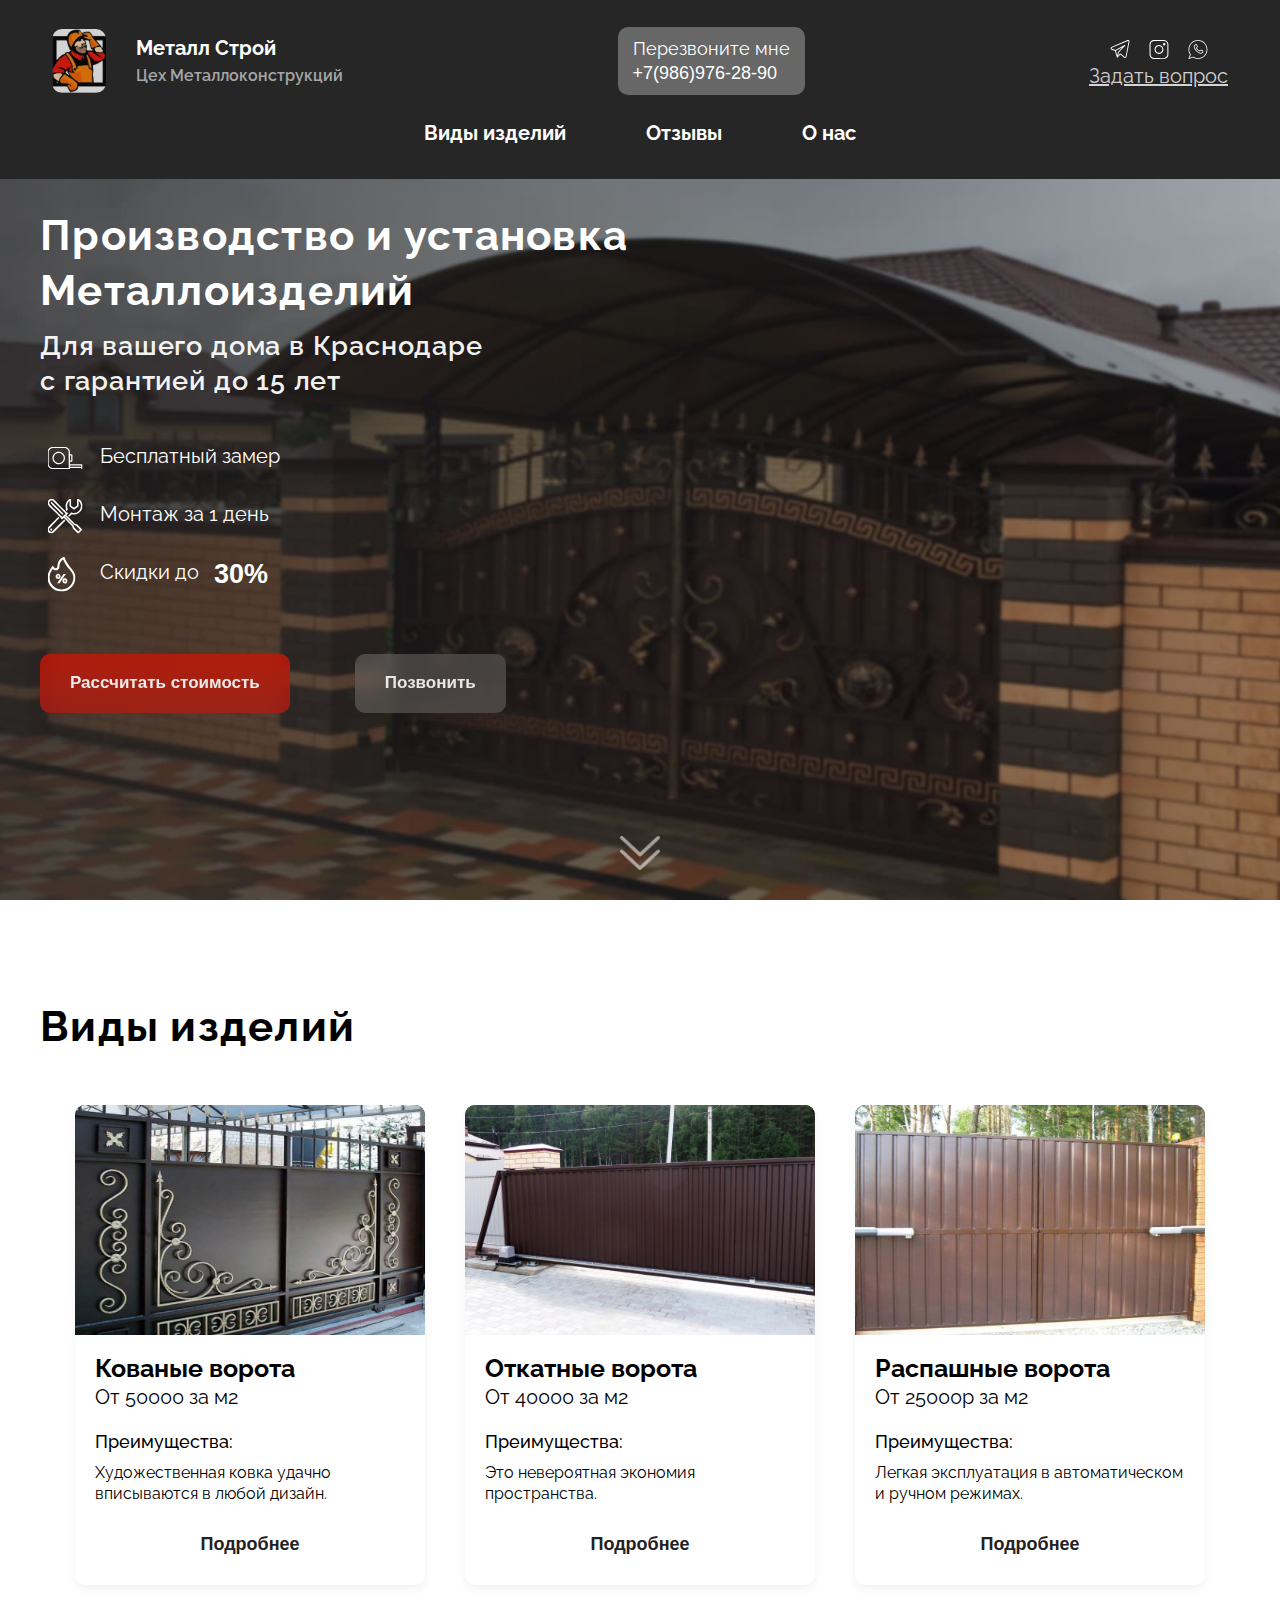
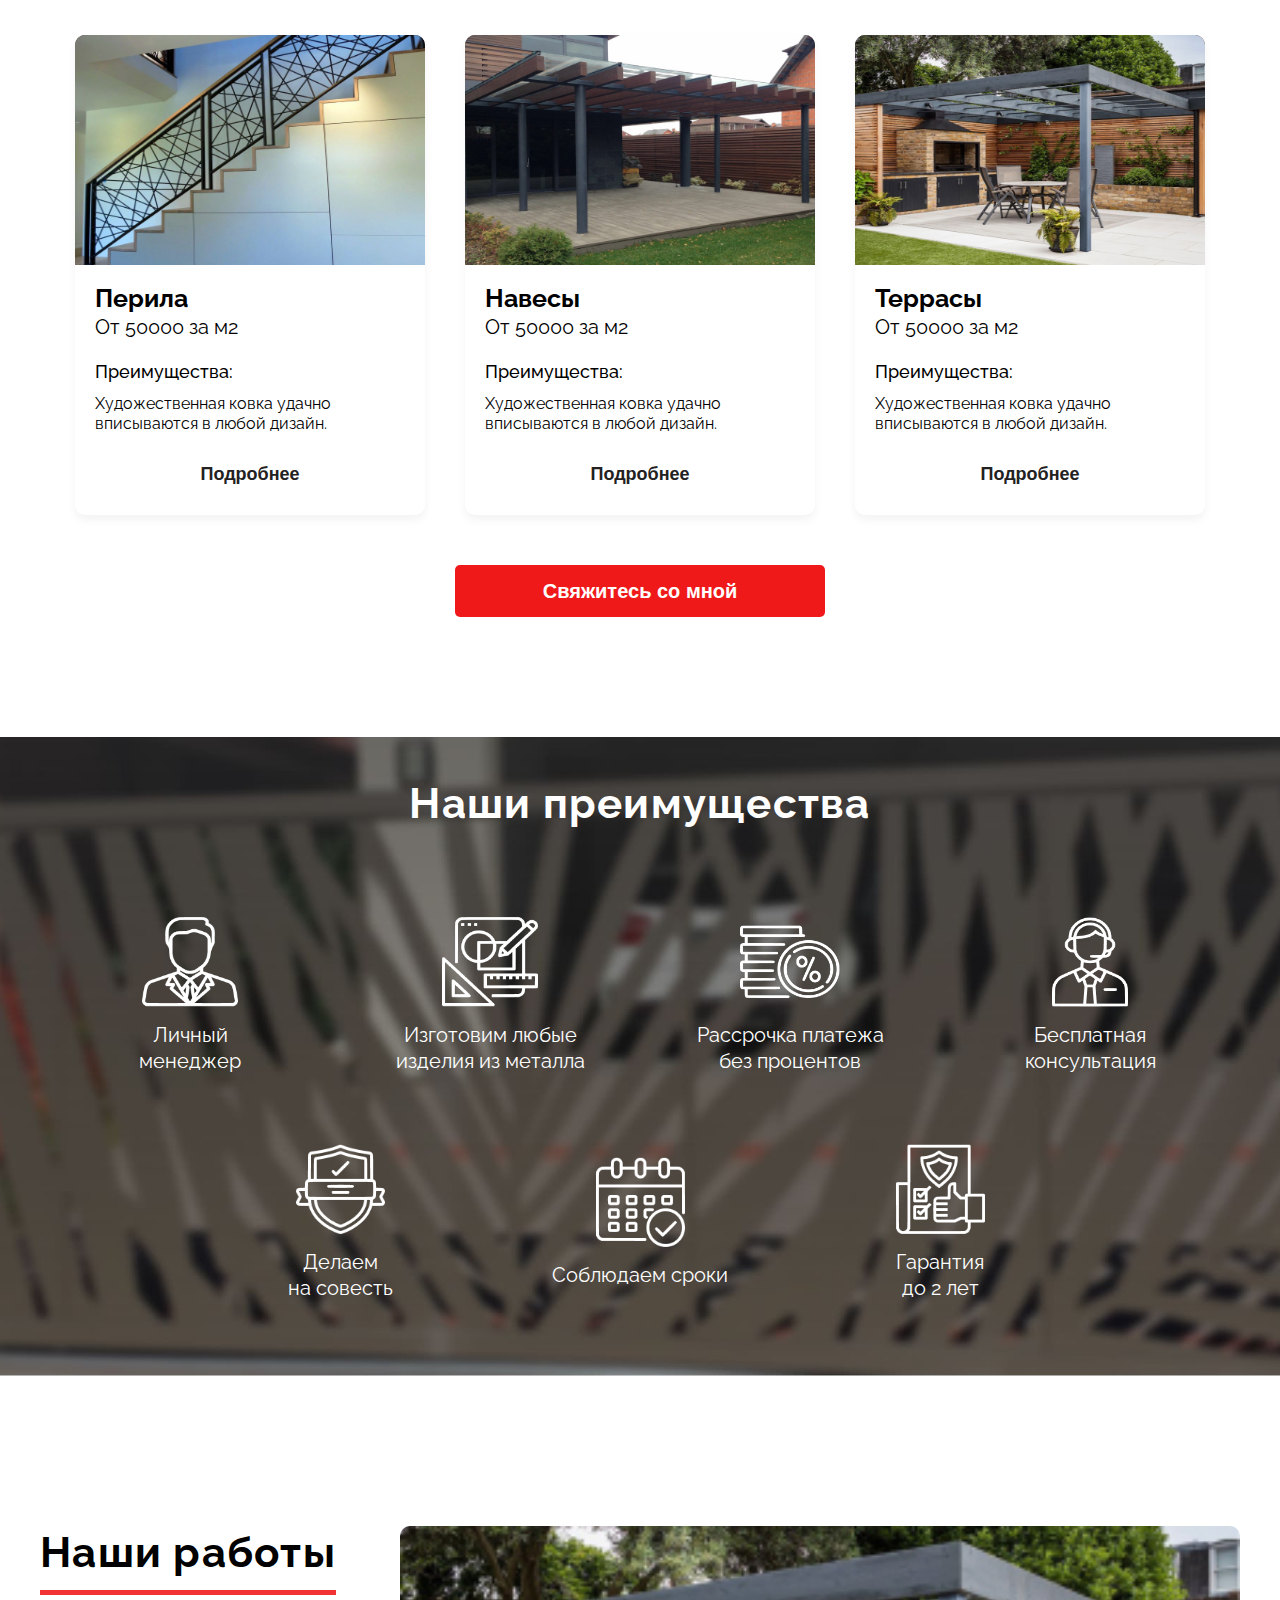
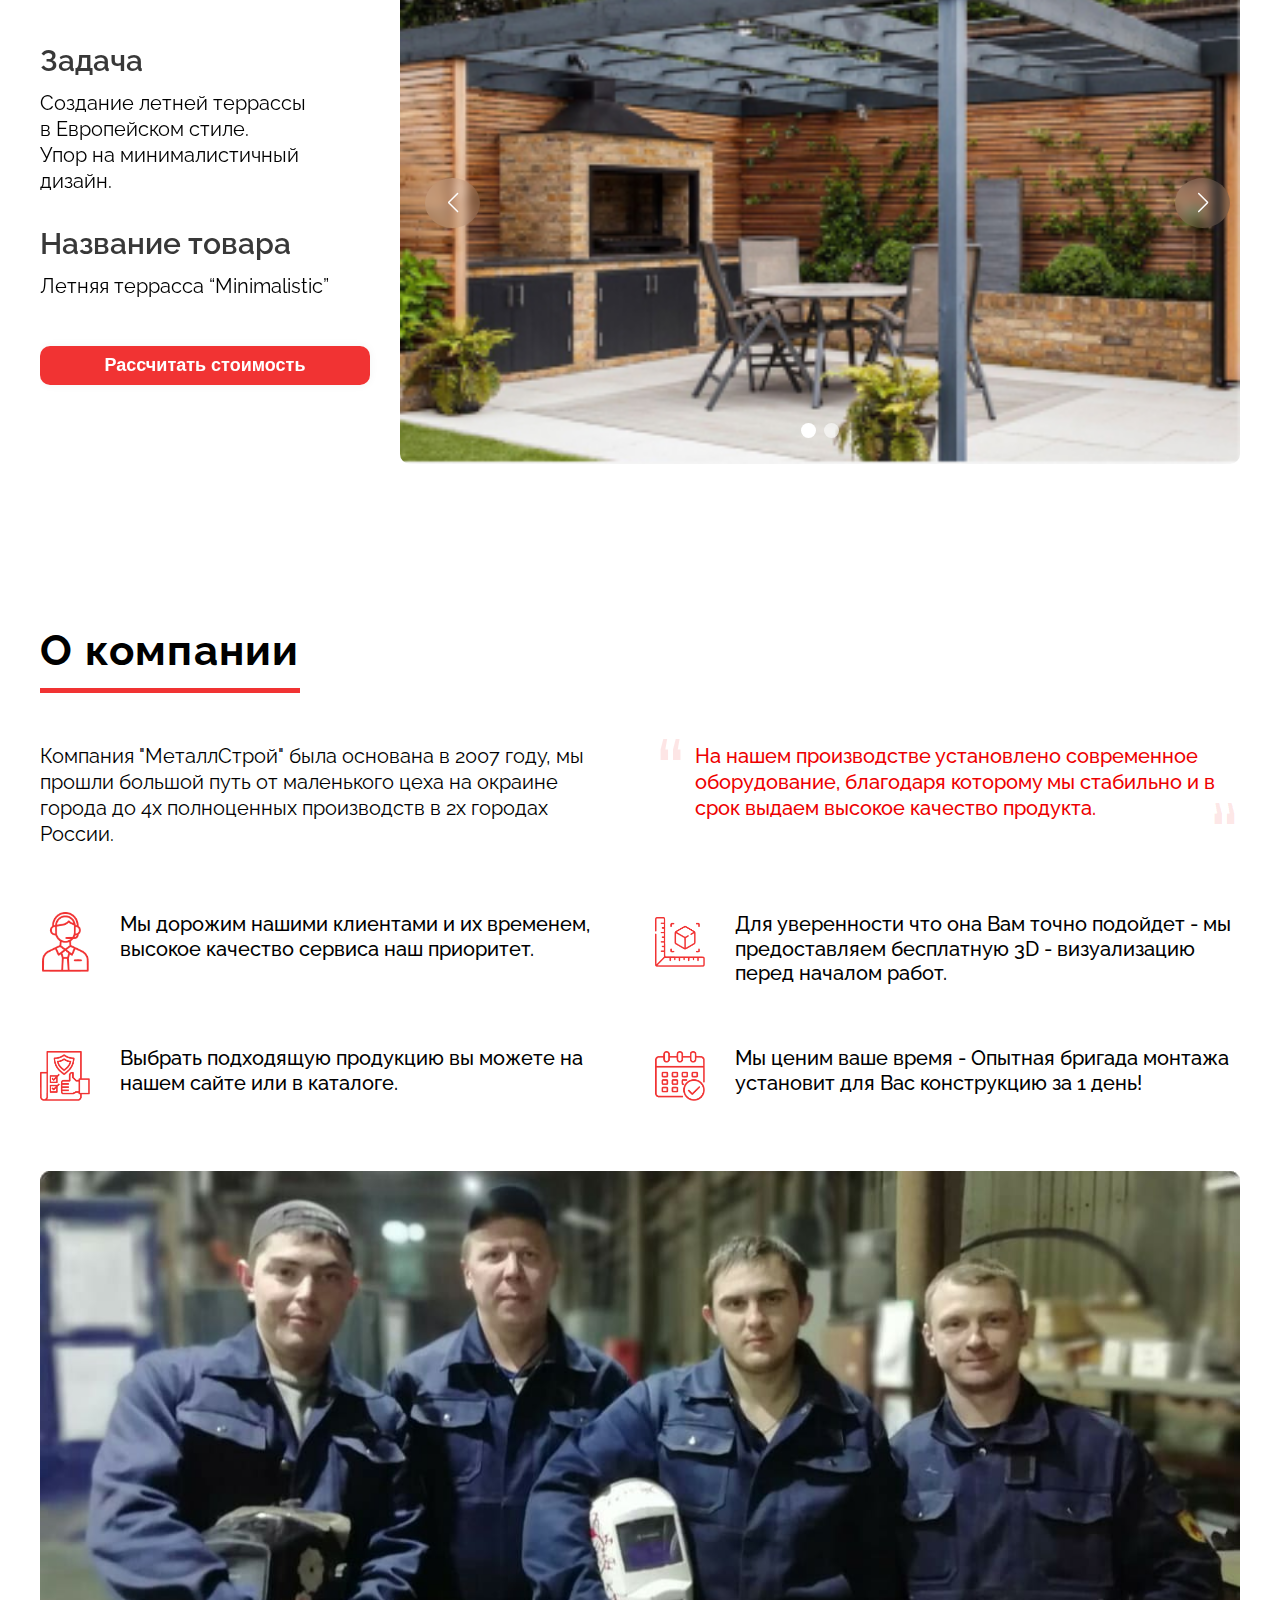
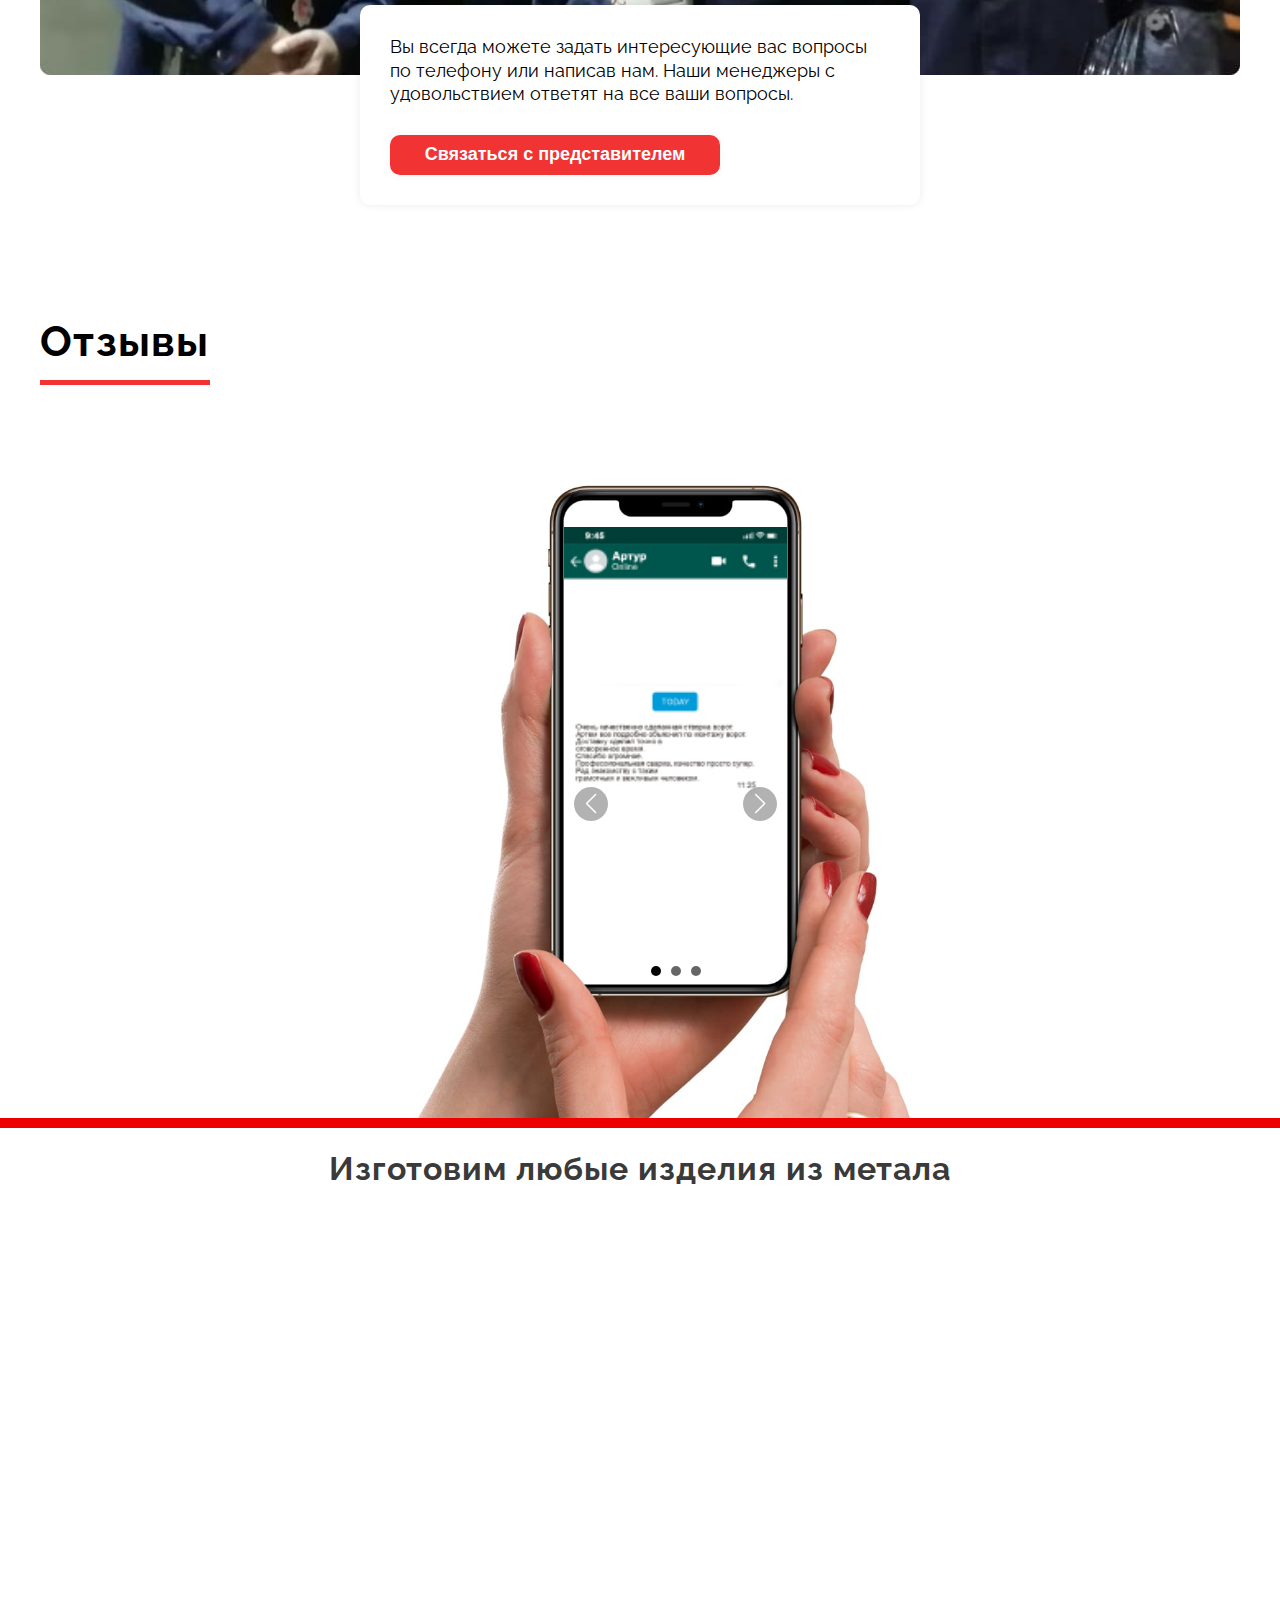
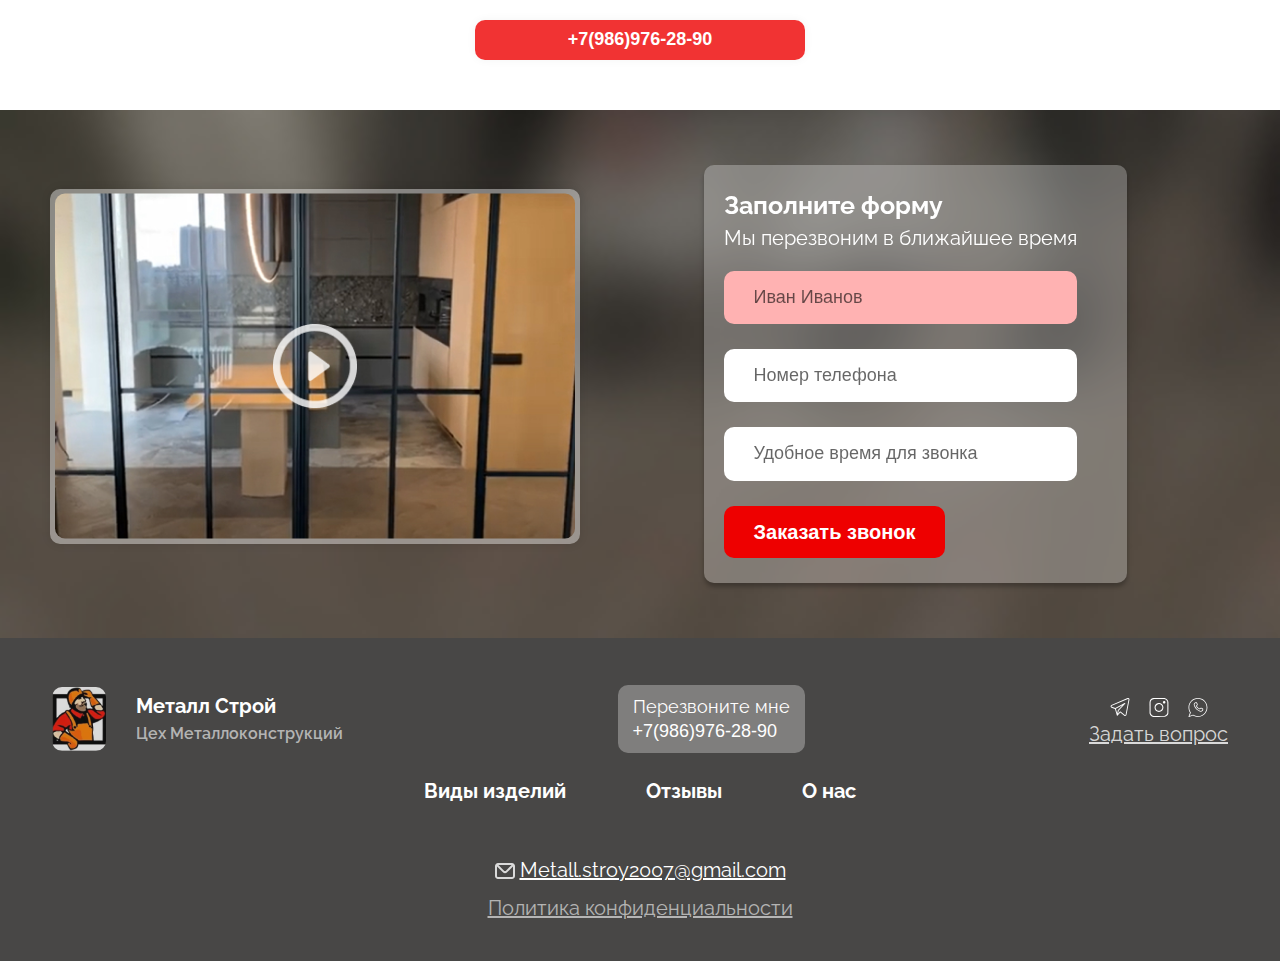
==== index.html @ 473aecd0 "metallStroy responsive layout" ====
<!DOCTYPE html>
<html lang="ru">

<head>
    <meta charset="UTF-8">
    <meta http-equiv="X-UA-Compatible" content="IE=edge">
    <meta name="viewport" content="width=device-width, initial-scale=1.0">
    <title>Металл Строй | Цех Металлоконструкций </title>
    <link rel="preconnect" href="https://fonts.googleapis.com">
    <link rel="preconnect" href="https://fonts.gstatic.com" crossorigin>
    <link href="https://fonts.googleapis.com/css2?family=Raleway:wght@400;500;600;700&display=swap" rel="stylesheet">
    <link rel="stylesheet" href="styles/app.css">
    <link rel="stylesheet" href="styles/swiper-bundle.min.css">
    <link rel="stylesheet" href="styles/slider.css">
    <link rel="stylesheet" href="styles/mobile.css" media="screen and (min-width:476px)">
    <link rel="stylesheet" href="styles/tablet.css" media="screen and (min-width:768px)">
    <link rel="stylesheet" href="styles/large.css" media="screen and (min-width:1300px)">
</head>

<body>
    <header class="header">
        <div class="nav-wr">
            <a href="/" class="logo">
                <img src="pics/logo.png" alt="Металл Строй">
                <p class="descr">
                    <span>Металл Строй</span>
                    <small>Цех Металлоконструкций </small>
                </p>
            </a>
            <div class="social">
                <div class="social__box">
                    <a href="/" class="social__link social__link--tg">Telegram</a>
                    <a href="/" class="social__link social__link--insta">Instagram</a>
                    <a href="/" class="social__link social__link--wa">WhatsApp</a>
                </div>
                <a class="social__ques open-popup" data-popup="popup__connect">Задать вопрос</a>
            </div>
            <div class="call">
                <a class="call_back open-popup" data-popup="popup__call"> Перезвоните мне</a>
                <a href="tel:79869762890" class="call__tel">+7(986)976-28-90</a>
            </div>
            <button class="header__burger burger">
                menu
                <img src="pics/other/burger.png" alt="menu">
            </button>
            <nav class="header__nav nav">
                <ul class="nav__menu">
                    <li class="nav__item--has-children">
                        <a>Виды изделий</a>
                        <ul class="nav__submenu">
                            <li><a href="">Кованые ворота</a></li>
                            <li><a href="">Перила</a></li>
                            <li><a href="">Откатные ворота</a></li>
                            <li><a href="">Навесы</a></li>
                            <li><a href="">Распашные ворота</a></li>
                            <li><a href="">Беседки и террасы</a></li>
                        </ul>
                    </li>
                    <li><a href="#reviews">Отзывы</a></li>
                    <li><a href="#about">О нас</a></li>
                </ul>

            </nav>
        </div>

    </header>
    <main>
        <!-- INTRO -->
        <section class="intro">
            <div class="container">
                <h1 class="main-title">
                    Производство и установка <br> Металлоизделий
                </h1>
                <p class="intro__desc">Для вашего дома в Краснодаре <br> c гарантией до 15 лет </p>
                <ul class="intro__list">
                    <li class="intro__item">Бесплатный замер</li>
                    <li class="intro__item">Монтаж за 1 день</li>
                    <li class="intro__item">Скидки до <span class="bigger">30%</span></li>
                </ul>
                <div class="intro__btns">
                    <button class="intro__btn btn grad-btn open-popup" data-popup="popup__cost">Рассчитать стоимость</button>
                    <button class="intro__btn btn grad-btn grad-btn--grey open-popup" data-popup="popup__call">Позвонить</button>
                </div>
            </div>
            <a href="#kinds" class="intro__down">
                down
                <img src="pics/other/down.png" alt="scroll">
            </a>
        </section>
        <!-- INTRO -->
        <!-- KINDS -->
        <section class="kind" id="kinds">
            <div class="container">
                <h2>Виды изделий</h2>
                <div class="kind__list">
                    <div class="kind__item">
                        <div class="kind__img">
                            <img src="pics/thumb/kovanye.jpg" alt="Кованые ворота">
                        </div>
                        <div class="kind__item-body">
                            <h3 class="kind__title">
                                Кованые ворота
                                <br> <span class="light"> От 50000 за м2 </span>
                            </h3>

                            <div class="kind__adv">
                                <span>Преимущества: </span>
                                <p class="kind__desc">Художественная ковка удачно <br> вписываются в любой дизайн.</p>
                            </div>
                            <button class="kind__btn btn btn--small btn--white">Подробнее</button>
                        </div>
                    </div>
                    <div class="kind__item">
                        <div class="kind__img">
                            <img src="pics/thumb/otkatnye.jpg" alt="Откатные ворота">
                        </div>
                        <div class="kind__item-body">
                            <h3 class="kind__title">
                                Откатные ворота

                                <br> <span class="light"> От 40000 за м2 </span>
                            </h3>

                            <div class="kind__adv">
                                <span>Преимущества: </span>
                                <p class="kind__desc">Это невероятная экономия <br> пространства.</p>
                            </div>
                            <button class="kind__btn btn btn--small btn--white">Подробнее</button>
                        </div>
                    </div>
                    <div class="kind__item">
                        <div class="kind__img">
                            <img src="pics/thumb/raspashnye.jpg" alt="Распашные ворота">
                        </div>
                        <div class="kind__item-body">
                            <h3 class="kind__title">
                                Распашные ворота

                                <br> <span class="light">  От 25000р за м2 </span>
                            </h3>

                            <div class="kind__adv">
                                <span>Преимущества: </span>
                                <p class="kind__desc">Легкая эксплуатация в автоматическом <br> и ручном режимах.</p>
                            </div>
                            <button class="kind__btn btn btn--small btn--white">Подробнее</button>
                        </div>
                    </div>
                    <div class="kind__item">
                        <div class="kind__img">
                            <img src="pics/thumb/perila.jpg" alt="Перила">
                        </div>
                        <div class="kind__item-body">
                            <h3 class="kind__title">
                                Перила
                                <br> <span class="light"> От 50000 за м2 </span>
                            </h3>

                            <div class="kind__adv">
                                <span>Преимущества: </span>
                                <p class="kind__desc">Художественная ковка удачно <br> вписываются в любой дизайн.</p>
                            </div>
                            <button class="kind__btn btn btn--small btn--white">Подробнее</button>
                        </div>
                    </div>
                    <div class="kind__item">
                        <div class="kind__img">
                            <img src="pics/thumb/navesy.jpg" alt="Навесы">
                        </div>
                        <div class="kind__item-body">
                            <h3 class="kind__title">
                                Навесы
                                <br> <span class="light"> От 50000 за м2 </span>
                            </h3>

                            <div class="kind__adv">
                                <span>Преимущества: </span>
                                <p class="kind__desc">Художественная ковка удачно <br> вписываются в любой дизайн.</p>
                            </div>
                            <button class="kind__btn btn btn--small btn--white">Подробнее</button>
                        </div>
                    </div>
                    <div class="kind__item">
                        <div class="kind__img">
                            <img src="pics/thumb/besedka.jpg" alt="Террасы">
                        </div>
                        <div class="kind__item-body">
                            <h3 class="kind__title">
                                Террасы
                                <br> <span class="light"> От 50000 за м2 </span>
                            </h3>

                            <div class="kind__adv">
                                <span>Преимущества: </span>
                                <p class="kind__desc">Художественная ковка удачно <br> вписываются в любой дизайн.</p>
                            </div>
                            <button class="kind__btn btn btn--small btn--white">Подробнее</button>
                        </div>
                    </div>
                </div>
                <button class="kind__contact btn btn--norm open-popup" data-popup="popup__call">Свяжитесь со мной</button>
            </div>
        </section>
        <!-- KINDS -->
        <!-- ADVANTAGES -->
        <section class="adv">
            <div class="container">
                <h2 class="adv__title title--white">Наши преимущества</h2>
                <ul class="adv__list">
                    <li class="adv__item">Личный <br> менеджер</li>
                    <li class="adv__item">Изготовим любые <br> изделия из металла</li>
                    <li class="adv__item">Делаем <br> на совесть</li>
                    <li class="adv__item">Рассрочка платежа <br> без процентов</li>
                    <li class="adv__item">Соблюдаем сроки</li>
                    <li class="adv__item">Гарантия <br> до 2 лет</li>
                    <li class="adv__item">Бесплатная <br> консультация</li>
                </ul>
            </div>
        </section>
        <!-- ADVANTAGES -->
        <!-- WORKS -->
        <section class="work">
            <div class="container">
                <h2 class="work__title title--bordered">Наши работы</h2>
                <!-- Slider main container -->
                <div class="swiper work__list work__slider">
                    <!-- Additional required wrapper -->
                    <div class="swiper-wrapper">
                        <!-- Slides -->
                        <div class="swiper-slide work__item">
                            <div class="work__task">
                                <div class="work__subtitle">Задача</div>
                                <p class="work__text">Создание летней террассы <br> в Европейском стиле. <br> Упор на минималистичный дизайн.</p>

                                <div class="work__subtitle">Название товара</div>
                                <p class="work__text">Летняя террасса “Minimalistic”</p>
                            </div>
                            <div class="work__img">
                                <img src="pics/works/work-1.jpg" alt="Летняя террасса “Minimalistic”">
                            </div>

                            <button class="work_calc btn btn--small  open-popup" data-popup="popup__cost">Рассчитать стоимость</button>
                        </div>

                        <div class="swiper-slide work__item">
                            <div class="work__task">
                                <div class="work__subtitle">Задача</div>
                                <p class="work__text">Создание летней террассы <br> в Европейском стиле. <br> Упор на минималистичный дизайн.</p>

                                <div class="work__subtitle">Название товара</div>
                                <p class="work__text">Летняя террасса “Minimalistic”</p>
                            </div>
                            <div class="work__img">
                                <img src="pics/works/work-1.jpg" alt="Летняя террасса “Minimalistic”">
                            </div>

                            <button class="work_calc btn btn--small  open-popup" data-popup="popup__cost">Рассчитать стоимость</button>
                        </div>
                    </div>
                    <!-- If we need pagination -->
                    <div class="swiper-pagination work__pag"></div>

                    <!-- If we need navigation buttons -->
                    <div class="swiper-button-prev work__prev"></div>
                    <div class="swiper-button-next work__next"></div>
                </div>
            </div>
        </section>
        <!-- WORKS -->
        <!-- ABOUT -->
        <section class="about" id="about">
            <div class="container">
                <h2 class="about__title title--bordered">О компании</h2>
                <div class="about__top">
                    <p class="about__desc">
                        Компания "МеталлСтрой" была основана в 2007 году, мы прошли большой путь от маленького цеха на окраине города до 4х полноценных производств в 2х городах России.
                    </p>
                    <q class="about__quot quot">
                        На нашем производстве установлено современное оборудование, благодаря которому мы стабильно и в срок выдаем высокое качество продукта.
                    </q>
                </div>

                <ul class="about_adv__list">
                    <li class="about_adv__item">Мы дорожим нашими клиентами и их временем, высокое качество сервиса наш приоритет.</li>
                    <li class="about_adv__item">Для уверенности что она Вам точно подойдет - мы предоставляем бесплатную 3D - визуализацию перед началом работ.
                    </li>
                    <li class="about_adv__item">Выбрать подходящую продукцию вы можете на нашем сайте или в каталоге.</li>
                    <li class="about_adv__item">Мы ценим ваше время - Опытная бригада монтажа установит для Вас конструкцию за 1 день!
                    </li>
                </ul>
                <div class="about__img">
                    <img src="pics/bg/about.jpg" alt="">
                </div>
                <div class="about__ques">
                    <p>Вы всегда можете задать интересующие вас вопросы по телефону или написав нам. Наши менеджеры с удовольствием ответят на все ваши вопросы.</p>
                    <button class="about__btn btn btn--small open-popup" data-popup="popup__connect">Связаться с представителем</button>
                </div>
            </div>
        </section>
        <!-- ABOUT -->
        <!-- REVIEWS -->
        <section class="review" id="reviews">
            <div class="container">
                <h2 class="review__title title--bordered">Отзывы</h2>
            </div>
            <div class="review__box">
                <!-- Slider main container -->
                <div class="swiper review__slider">
                    <!-- Additional required wrapper -->
                    <div class="swiper-wrapper">
                        <!-- Slides -->
                        <div class="swiper-slide review__item">
                            <img src="pics/reviews/review-1.jpg" alt="отзыв от Артура">
                        </div>
                        <div class="swiper-slide review__item">
                            <img src="pics/reviews/review-1.jpg" alt="отзыв от Артура">
                        </div>
                        <div class="swiper-slide review__item">
                            <img src="pics/reviews/review-1.jpg" alt="отзыв от Артура">
                        </div>
                    </div>
                    <!-- If we need pagination -->
                    <div class="swiper-pagination review__pag"></div>

                    <!-- If we need navigation buttons -->
                    <div class="swiper-button-prev review__prev"></div>
                    <div class="swiper-button-next review__next"></div>
                </div>
                <div class="review__cover">
                    <img src="pics/bg/review.jpg" alt="" class="review__cover-img">
                </div>
            </div>

        </section>
        <!-- REVIEWS -->
        <!-- MAP -->
        <section class="map">
            <div class="container">
                <h2 class="map__title">Изготовим любые изделия из метала
                </h2>
            </div>
            <div class="map-wr">
                <a href="tel:79869762890" class="map__tel btn btn--small">+7(986)976-28-90</a>
                <div id="map__cont" style="width: 100%; height: 500px"></div>

                <script src="http://api-maps.yandex.ru/2.1/?lang=ru_RU" type="text/javascript"></script>
                <script type="text/javascript">
                    ymaps.ready(init);

                    function init() {
                        var myMap = new ymaps.Map("map__cont", {
                            center: [45.035470, 38.975313],
                            zoom: 12,
                            controls: []
                        });

                        var myGeoObjects = [];
                        myGeoObjects = new ymaps.Placemark([45.035470, 38.975313], {
                            balloonContentBody: false,
                        }, {
                            iconLayout: 'default#image',
                            iconImageHref: 'pics/other/point.png',
                            iconImageSize: [42, 50],
                            iconImageOffset: [-25, -70]
                        });

                        var clusterer = new ymaps.Clusterer({
                            clusterDisableClickZoom: false,
                            clusterOpenBalloonOnClick: false,
                        });

                        clusterer.add(myGeoObjects);
                        myMap.geoObjects.add(clusterer);
                        myMap.behaviors.disable('scrollZoom');

                    }
                </script>
            </div>
        </section>
        <!-- MAP -->
        <!-- FEEDBACK -->
        <section class="feedback">
            <div class="container">
                <div class="feedback__inner">
                    <div class="feedback__video" data-src="8nsFqfpcVL4">
                        <div class="feedback__video-cover"></div>
                        <div class="feedback__video_play">
                            <img src="pics/other/play.png" alt="играть">
                        </div>
                    </div>
                    <form class="feedback__form form">
                        <h3 class="form__title">Заполните форму</h3>
                        <p class="form__subtitle">Мы перезвоним в ближайшее время</p>
                        <div class="form__input-box">
                            <div class="form__input-wr">
                                <input type="text" placeholder="Иван Иванов" class="error-input">
                            </div>
                            <div class="form__input-wr">
                                <input type="text" placeholder="Номер телефона">
                            </div>
                            <div class="form__input-wr">
                                <input type="text" placeholder="Удобное время для звонка">
                            </div>
                        </div>
                        <button type="submit" class="form__submit btn btn--red">Заказать звонок</button>
                    </form>
                </div>
            </div>
        </section>
        <!-- FEEDBACK -->
    </main>
    <footer class="footer">
        <div class="nav-wr">
            <a href="/" class="logo">
                <img src="pics/logo.png" alt="Металл Строй">
                <p class="descr">
                    <span>Металл Строй</span>
                    <small>Цех Металлоконструкций </small>
                </p>
            </a>
            <div class="social">
                <div class="social__box">
                    <a href="/" class="social__link social__link--tg">Telegram</a>
                    <a href="/" class="social__link social__link--insta">Instagram</a>
                    <a href="/" class="social__link social__link--wa">WhatsApp</a>
                </div>
                <a class="social__ques open-popup" data-popup="popup__connect">Задать вопрос</a>
            </div>
            <div class="call">
                <a class="call_back open-popup" data-popup="popup__call"> Перезвоните мне</a>
                <a href="tel:79869762890" class="call__tel">+7(986)976-28-90</a>
            </div>
            <button class="footer__burger burger">
                menu
                <img src="pics/other/burger.png" alt="menu">
            </button>
            <nav class="footer__nav nav">
                <ul class="nav__menu">
                    <li class="nav__item--has-children">
                        <a>Виды изделий</a>
                        <ul class="nav__submenu">
                            <li><a href="">Кованые ворота</a></li>
                            <li><a href="">Перила</a></li>
                            <li><a href="">Откатные ворота</a></li>
                            <li><a href="">Навесы</a></li>
                            <li><a href="">Распашные ворота</a></li>
                            <li><a href="">Беседки и террасы</a></li>
                        </ul>
                    </li>
                    <li><a href="#reviews">Отзывы</a></li>
                    <li><a href="#about">О нас</a></li>
                </ul>

            </nav>
        </div>
        <div class="add-info">
            <a href="mailto:metall.stroy2007@gmail.com" class="add-info__mail">Metall.stroy2007@gmail.com</a>
            <a href="#" class="add-info__pol">Политика конфиденциальности</a>
        </div>
    </footer>

    <!-- POPUPS -->
    <div class="popup-overlay"></div>
    <!-- POPUP CALL -->
    <div class="popup popup__call">
        <div class="popup__body">
            <button class="popup__close">close</button>
            <form class="form">
                <h3 class="form__title">Заполните форму</h3>
                <p class="form__subtitle">Мы скоро свяжемся с вами.</p>
                <div class="form__input-box">
                    <div class="form__input-wr">
                        <input type="text" placeholder="Иван Иванов" class="error-input">
                    </div>
                    <div class="form__input-wr">
                        <input type="text" placeholder="Номер телефона">
                    </div>
                    <div class="form__input-wr">
                        <input type="text" placeholder="Удобное время для звонка">
                    </div>
                </div>
                <button type="submit" class="form__submit btn btn--red">Заказать звонок</button>
            </form>
        </div>
    </div>
    <!-- POPUP CALL -->
    <!-- POPUP CONNECT -->
    <div class="popup popup__connect">
        <div class="popup__body">
            <button class="popup__close">close</button>
            <form class="form">
                <h3 class="form__title">Заполните форму</h3>
                <p class="form__subtitle">Мы скоро свяжемся с вами.</p>
                <div class="form__input-box">
                    <div class="form__input-wr">
                        <input type="text" placeholder="Иван Иванов" class="error-input">
                    </div>
                    <div class="form__input-wr">
                        <input type="text" placeholder="Номер телефона">
                    </div>
                </div>
                <button type="submit" class="form__submit btn btn--red">Свяжитесь со мной</button>
            </form>
        </div>
    </div>
    <!-- POPUP CONNECT -->
    <!-- POPUP COST -->
    <div class="popup popup__cost">
        <div class="popup__body">
            <button class="popup__close">close</button>
            <form class="form">
                <h3 class="form__title">Заполните форму</h3>
                <p class="form__subtitle">Мы скоро свяжемся с вами.</p>
                <div class="form__input-box">
                    <div class="form__input-wr">
                        <input type="text" placeholder="Иван Иванов" class="error-input">
                    </div>
                    <div class="form__input-wr">
                        <input type="text" placeholder="Номер телефона">
                    </div>
                </div>
                <button type="submit" class="form__submit btn btn--red">Рассчитать стоимость</button>
            </form>
        </div>
    </div>
    <!-- POPUP COST -->
    <!-- POPUPS -->
    <!-- slider -->
    <script src="scripts/swiper-bundle.min.js"></script>
    <script src="scripts/app.js"></script>
    <!-- slider -->
</body>

</html>
---- styles/app.css ----
@import url(buttons.css);
*,
*::after,
*::before {
    position: relative;
    box-sizing: border-box;
    margin: 0;
    padding: 0;
}

html,
body {
    font: 400 normal 13px/110% 'Raleway', sans-serif;
    color: var(--black);
    scroll-behavior: smooth;
    min-width: 300px;
}

a {
    text-decoration: none;
    cursor: pointer;
}

button {
    background: none;
    border: none;
    cursor: pointer;
}

ul li,
ol li {
    list-style: none;
}

img {
    width: 100%;
}

h1,
h2 {
    font-weight: bold;
    font-size: 20px;
    line-height: 23px;
    letter-spacing: 0.03em;
}

.container {
    max-width: 1250px;
    width: 100%;
    padding: 0 25px;
    margin: 0 auto;
}

.scale:hover,
.kind__item:hover {
    transform: scale(1.02);
}

.btn:hover,
.btn--scale:hover {
    transform: scale(1.04)
}

.title--white {
    color: var(--white);
}

.title--bordered {
    margin: 0 -25px 20px;
    padding: 0 0 10px 25px;
    border-bottom: 2px solid rgba(238, 0, 0, 0.8);
}

input {
    display: block;
    width: 100%;
    padding: 10px 13px;
    background-color: var(--white);
    border: none;
    border-radius: 10px;
    color: var(--black);
    font-weight: inherit;
    font-size: inherit;
    line-height: inherit;
}

::placeholder {
    color: rgba(0, 0, 0, 0.6);
}

.error-input {
    background: linear-gradient(0deg, rgba(255, 0, 0, 0.3), rgba(255, 0, 0, 0.3)), #FFFFFF;
}

.form {
    color: var(--white);
    padding: 10px;
    background: rgba(255, 255, 255, 0.27);
    box-shadow: 0px 4px 4px rgba(0, 0, 0, 0.25);
    backdrop-filter: blur(15px);
    border-radius: 10px;
}

.form__title {
    line-height: 20px;
}

.form__input-box {
    margin: 20px 0
}

.form__input-wr {
    margin-bottom: 10px;
}

.nav-wr {
    display: flex;
    flex-wrap: wrap;
    justify-content: space-between;
    align-items: center;
    max-width: 1230px;
    margin: 0 auto
}


/* header */

.header {
    background-color: rgba(0, 0, 0, 0.85);
    padding: 15px 0 0;
}

.logo {
    display: flex;
    align-items: center;
    margin-left: 10px;
    max-width: 70%;
}

.logo img {
    border-radius: 10px;
    display: block;
    width: 25px;
    margin-right: 5px;
}

.logo span {
    font-weight: bold;
    font-size: 15px;
    line-height: 18px;
    color: var(--white);
    display: block;
}

.logo small {
    font-weight: 600;
    font-size: 10px;
    line-height: 12px;
    color: rgba(255, 255, 255, 0.6);
}

.social {
    margin: 0 25px 10px 5px;
}

.social__link {
    font-size: 0;
    display: inline-block;
    width: 15px;
    height: 15px;
    margin: 0 7px;
    background-repeat: no-repeat;
}

.social__link--tg {
    background-image: url(../pics/icons/social/tg.svg);
}

.social__link--insta {
    background-image: url(../pics/icons/social/insta.svg);
}

.social__link--wa {
    background-image: url(../pics/icons/social/wa.svg);
}

.social__link {
    background-size: contain;
}

.social__ques {
    text-decoration-line: underline;
    color: rgba(255, 255, 255, 0.8);
}

.call {
    margin: 5px 20px 5px 40px;
    width: calc(60% - 60px);
    color: var(--white);
}

.call a {
    color: inherit;
}

.call a:hover {
    transform: var(--scale);
}

.call_back {
    display: none;
}

.call__tel {
    padding: 5px;
    display: inline-block;
    font-family: sans-serif;
    background: rgba(255, 255, 255, 0.3);
    border-radius: 10px;
}

.burger {
    padding: 16px 32px;
    font-size: 0;
    background: none;
    border: none;
}

.burger:hover,
.burger--active {
    background: #5B5B5B;
    border-radius: 5px 0px 0px 0px;
    transition: var(--transition);
}

.footer__burger:hover,
.footer__burger.burger--active {
    border-radius: 0px 0px 0px 5px;
}

.burger img {
    width: 40px;
}

.nav {
    position: absolute;
    width: 100%;
    top: 100%;
    left: 0;
    visibility: hidden;
    opacity: 0;
    z-index: -2;
    transition: var(--transition);
}

.footer__nav {
    top: -80px;
}

.nav--shown {
    visibility: visible;
    opacity: 1;
    z-index: 10;
}

.nav__menu>li:not(.nav__item--has-children) {
    display: none;
}

.nav__menu a {
    background: #9F9F9F;
    border-radius: 5px;
    color: inherit;
    padding: 7px;
    display: block;
    width: 100%;
}

.nav__item--has-children>a {
    display: none;
}

.nav__submenu li {
    padding: 5px 7.5px 5px;
    font-weight: 500;
    font-size: 12px;
    line-height: 14px;
    color: #FFFFFF;
    display: inline-block;
    width: 50%;
    text-align: center;
}

.nav__submenu li:hover {
    transform: scale(1.02);
}

.nav__submenu {
    padding: 5px 10px;
    font-size: 0;
    background: rgba(91, 91, 91, 0.96);
    backdrop-filter: blur(4px);
}


/* introduction */

.intro {
    padding: 30px 0 80px;
    background: var(--grey) url(../pics/bg/mobile/intro.jpg) center/cover no-repeat;
    color: var(--white);
    min-height: calc(100vh - 107px);
}

.main-title {
    margin-bottom: 10px;
}

.intro__desc {
    font-weight: 600;
    font-size: 15px;
    line-height: 18px;
    letter-spacing: 0.03em;
    color: rgba(255, 255, 255, 0.95);
    margin-bottom: 35px;
}

.intro__list {
    margin: 35px 0 45px;
}

.intro__item {
    margin-bottom: 8px;
}

.intro__item::before {
    content: "";
    display: inline-block;
    vertical-align: middle;
    margin-right: 10px;
    transform: scale(0.7);
    width: 36px;
    height: 36px;
    background-repeat: no-repeat;
    background-position: left center;
}

.intro__list li:nth-of-type(1)::before {
    background-image: url(../pics/icons/intro/measure.svg);
}

.intro__list li:nth-of-type(2)::before {
    background-image: url(../pics/icons/intro/set.svg);
}

.intro__list li:nth-of-type(3)::before {
    background-image: url(../pics/icons/intro/sale.svg);
}

.intro__item::before {
    background-size: contain;
}

.bigger {
    font-weight: 600;
    font-size: 15px;
    font-family: sans-serif;
}

.intro__btns {}

.intro__btn {
    width: 100%;
    max-width: 100%;
    margin: 10px 0;
    font-size: 14px;
}

.intro__down {
    font-size: 0;
    display: inline-block;
    position: absolute;
    left: 50%;
    transform: translateX(-50%);
    bottom: 10px;
    width: 30px;
}


/* kind */

.kind {
    padding: 30px 0;
}

.kind__list {}

.kind__item {
    display: block;
    margin: 20px auto;
    min-width: 225px;
    max-width: 315px;
    width: 100%;
    background: #FFFFFF;
    box-shadow: 0px 5px 10px rgba(0, 0, 0, 0.05);
    border-radius: 10px;
    overflow: hidden;
    cursor: pointer;
    transition: var(--transition);
}

.kind__img {
    width: 100%;
    height: 202px;
    background-color: var(--grey);
}

.kind__img img {
    height: 100%;
    width: 100%;
    object-fit: fill;
}

.kind__item-body {
    padding: 25px 15px 10px;
}

.kind__title {
    font-weight: bold;
    font-size: 14px;
    line-height: 16px;
    margin-bottom: 10px;
}

.kind__title .light {
    font-weight: 400;
}

.kind__adv span {
    font-weight: 500;
}

.kind__desc {
    margin: 10px 0;
}

.kind__item:hover {
    box-shadow: 0px 5px 10px rgba(0, 0, 0, 0.15);
}

.kind__item:hover .kind__btn {
    box-shadow: 0px 0px 10px rgba(0, 0, 0, 0.15);
}

.kind__contact {
    margin: 20px auto;
}


/* advantages */

.adv {
    padding: 40px 0;
    background: var(--grey) url(../pics/bg/mobile/adv.jpg) center/cover no-repeat;
}

.adv__title {
    text-align: center;
}

.adv__list {
    display: flex;
    flex-wrap: wrap;
    justify-content: center;
    align-items: center;
    margin-top: 30px;
}

.adv__item {
    display: inline-block;
    margin: 20px 0;
    width: 50%;
    color: var(--white);
    text-align: center;
}

.adv__item:nth-child(3n-2) {
    width: 100%;
}

.adv__item::before {
    content: "";
    display: block;
    width: 85px;
    height: 70px;
    margin: 0 auto 15px;
    background-repeat: no-repeat;
    background-position: center;
}

.adv__item:nth-child(1)::before {
    background-image: url(../pics/icons/adv/manager.png);
}

.adv__item:nth-child(2)::before {
    background-image: url(../pics/icons/adv/metal-product.png);
}

.adv__item:nth-child(3)::before {
    background-image: url(../pics/icons/adv/quality.png);
}

.adv__item:nth-child(4)::before {
    background-image: url(../pics/icons/adv/installment.png);
}

.adv__item:nth-child(5)::before {
    background-image: url(../pics/icons/adv/deadlines.png);
}

.adv__item:nth-child(6)::before {
    background-image: url(../pics/icons/adv/warranty.png);
}

.adv__item:nth-child(7)::before {
    background-image: url(../pics/icons/adv/adviser.png);
}

.adv__item::before {
    background-size: contain;
}


/* works */

.work {
    padding: 30px 0;
}

.work__list {}

.work__item {}

.work__task {}

.work__subtitle {
    color: rgba(45, 45, 45, 0.95);
    font-weight: 600;
    margin-bottom: 10px;
}

.work__text {
    margin-bottom: 20px;
}

.work__img {
    margin: 20px -25px;
    line-height: 0;
}


/* about */

.about {
    padding: 30px 0;
}

.about__desc {
    margin-bottom: 20px;
}

.quot {
    color: var(--red);
    max-width: 250px;
    padding: 0 0 0 40px;
    display: block;
    margin: 30px auto;
}

.quot::before,
.quot::after {
    content: "“";
    font-weight: 500;
    font-size: 60px;
    line-height: 123.4%;
    color: rgba(238, 0, 0, 0.1);
    position: absolute;
}

.quot::before {
    left: 0;
}

.quot::after {
    transform: matrix(-1, 0, 0, 1, 0, 0);
    right: 0;
    bottom: -45px;
}

.about_adv__list {}

.about_adv__item {
    font-weight: 500;
    line-height: 123.4%;
    margin: 15px 0;
    display: flex;
    align-items: center;
}

.about_adv__item::before {
    content: "";
    width: 50px;
    height: 60px;
    background-position: center;
    background-repeat: no-repeat;
    display: block;
    margin: 0 15px 0 0;
    flex-shrink: 0;
}

.about_adv__item:nth-child(1):before {
    background-image: url(../pics/icons/about/assistant.png);
}

.about_adv__item:nth-child(2):before {
    background-image: url(../pics/icons/about/3d.png);
}

.about_adv__item:nth-child(3):before {
    background-image: url(../pics/icons/about/guarantee.png);
}

.about_adv__item:nth-child(4):before {
    background-image: url(../pics/icons/about/time.png);
}

.about_adv__item::before {
    background-size: contain;
}

.about__img {
    margin: 30px -25px;
    height: 245px;
    line-height: 0;
}

.about__img img {
    height: 100%;
    object-fit: cover;
}

.about__ques {
    margin: -70px -15px 20px;
    background: #FFFFFF;
    box-shadow: 0px 0px 10px rgba(0, 0, 0, 0.08);
    border-radius: 10px;
    padding: 15px;
}

.about__btn {
    margin-top: 15px;
}


/* reviews */

.review {}

.review__title {}

.review__box {
    margin-top: 40px;
    min-height: 400px;
    border-bottom: 10px solid var(--red);
    overflow: hidden;
}

.review__cover {
    line-height: 0;
    max-width: 320px;
    margin: 0 auto;
    display: block;
}


/* map */

.map {
    overflow: hidden;
}

.map__title {
    font-weight: bold;
    font-size: 15px;
    line-height: 18px;
    color: rgba(45, 45, 45, 0.95);
    padding: 10px 0;
    text-align: center;
    margin-bottom: 0!important;
}

.map-wr {
    height: 500px;
}

.map__cont {
    width: 100%;
    height: 100%;
}

.map__tel {
    font-family: sans-serif;
    bottom: 30px;
    position: absolute;
    z-index: 2;
    max-width: 250px;
    left: calc(50% - 250px/2);
}


/* feedback */

.feedback {
    padding: 40px 0;
    background: url(../pics/bg/mobile/feedback.jpg) center/cover no-repeat;
}

.feedback__inner {
    display: flex;
    flex-wrap: wrap;
    justify-content: center;
    align-items: center;
}

.feedback__video {
    width: 100%;
    max-width: 270px;
    height: 193.25px;
    background: rgba(255, 255, 255, 0.4);
    box-shadow: 0px 0px 10px rgba(0, 0, 0, 0.1);
    border-radius: 10px;
    cursor: pointer;
    margin: 0 10px 15px;
    overflow: hidden;
    font-size: 0;
}

.feedback__video iframe {
    display: block;
    width: 100%;
    height: 101%;
}

.feedback__video_play,
.feedback__video-cover {
    position: absolute;
    left: 50%;
    top: 50%;
    transform: translate(-50%, -50%);
    z-index: 1;
    line-height: 0;
}

.feedback__video_play {
    width: 41px;
}

.feedback__video-cover {
    border-radius: 10px;
    background: url(../pics/bg/yt-cover.jpg) center/cover no-repeat;
    overflow: hidden;
    width: calc(100% - 5px*2);
    height: calc(100% - 5px*2);
}

.feedback__video:hover .feedback__video_play {
    width: 45px;
}

.feedback__form {
    max-width: 450px;
    margin: 15px auto;
}


/* footer */

.footer {
    padding: 20px 0;
    background: #484746;
}

.add-info {
    width: 100%;
    text-align: center;
    margin: 20px 0;
}

.add-info__mail {
    text-decoration: underline;
    display: inline-block;
    color: var(--white)
}

.add-info__mail::before {
    content: url(../pics/icons/social/mail.svg);
    display: inline-block;
    vertical-align: middle;
    margin: 0 5px 0 0;
}

.add-info__pol {
    text-decoration: underline;
    color: rgba(255, 255, 255, 0.6);
    display: block;
    margin-top: 10px;
}


/* popup */

.popup-overlay {
    display: flex;
    width: 100%;
    height: 100%;
    justify-content: center;
    align-items: center;
    background: rgba(0, 0, 0, 0.2);
    backdrop-filter: blur(10px);
    position: fixed;
    top: 0;
    left: 0;
    z-index: -3;
    visibility: hidden;
    opacity: 0;
    transition: var(--transition);
}

.popup-overlay--opened {
    z-index: 10;
    visibility: visible;
    opacity: 1;
}

.popup {
    background: rgba(0, 0, 0, 0.5);
    box-shadow: 0px 4px 4px rgba(0, 0, 0, 0.25);
    backdrop-filter: blur(35px);
    border-radius: 32px;
    max-width: 500px;
    width: 100%;
    margin: 0 15px;
    overflow: hidden;
    display: none;
}

.popup-overlay .popup {
    display: inline-block;
}

.popup__close {
    font-size: 0;
    line-height: 0;
    width: 24px;
    height: 24px;
    position: absolute;
    right: 25px;
    top: 25px;
    background: url(../pics/other/close.svg);
    z-index: 2;
}

.popup__close:hover {
    transform: scale(1.1);
}

.popup__body {
    padding: 50px 30px;
}

.popup__body .form {
    background: none;
    backdrop-filter: none;
    box-shadow: none;
    padding: 0;
}

.popup__body .form__title {
    margin-bottom: 10px;
}
---- styles/slider.css ----
:root {
    --swiper-theme-color: #FFFFFF;
    --swiper-pagination-bullet-inactive-opacity: 0.6;
}

.swiper-button-next,
.swiper-button-prev {
    backdrop-filter: blur(5px);
    border-radius: 50%;
}

.swiper-button-next:after,
.swiper-button-prev:after {
    font-size: 13px;
}

.swiper-fade .swiper-slide {
    opacity: 0!important;
    height: 0;
}

.swiper-fade .swiper-slide-active {
    opacity: 1!important;
    height: auto;
    padding-bottom: 10px;
}


/* works */

.work__slider {
    margin-left: calc( 0px - var(--gap));
    margin-right: calc( 0px - var(--gap));
    padding: 0 var(--gap);
}

.work__pag {
    bottom: 70px!important;
}

.work__prev,
.work__next {
    background: rgba(255, 255, 255, 0.1);
    top: calc(50% + 50px);
    width: 30px;
    height: 30px;
}

.work__pag .swiper-pagination-bullet {
    background: #FFFFFF;
}


/* reviews */

.review__slider {
    width: 123px;
    height: 250px;
    position: absolute;
    left: calc(50% - 42px);
    top: 30px;
}

.review__pag .swiper-pagination-bullet {
    background: #000000;
    margin: 0 2px!important;
    width: 5px;
    height: 5px;
}

.review__prev,
.review__next {
    width: 20px;
    height: 20px;
    background: rgba(0, 0, 0, 0.3);
    top: calc(50% + 50px);
}

.review__next:after,
.review__prev:after {
    font-size: 10px;
}
---- styles/mobile.css ----
body {
    font-size: 17px;
}

.btn--small {
    font-size: 15px;
}


/* header */

.social__link {
    width: 20px;
    height: 20px;
    margin-bottom: 3px;
}

.logo img {
    width: 35px;
}

.descr span {
    font-size: 17px;
}

.descr small {
    font-size: 13px;
}


/* intro */

h1,
h2 {
    font-size: 29px;
    line-height: 1.3;
}

.intro {
    min-height: calc(100vh - 122px);
}

.intro__desc {
    font-size: 20px;
    line-height: 1.3;
}

.intro__item::before {
    width: 50px;
    height: 50px;
}

.intro__btn {
    font-size: 17px;
}

.bigger {
    font-size: 27px;
    display: inline-block;
    vertical-align: middle;
    margin-left: 10px;
}


/* kinds */

.kind__title {
    font-size: 20px;
    line-height: 1.1;
}

.kind__adv span {
    font-size: 18px;
}


/* works */

.work__subtitle {
    font-size: 19px;
}

.work__pag {
    bottom: 90px!important;
}


/* about */

.about__quot {
    max-width: 390px;
}

.about__img {
    height: unset;
}

.about__ques {
    max-width: 425px;
    margin-left: auto;
    margin-right: auto;
}


/* reviews */

.review__cover {
    max-width: 430px;
    margin: 0 auto -90px;
}

.review__slider {
    width: 165px;
    height: 340px;
    left: calc(50% - 56px);
    top: 40px;
}


/* map */

.map__title {
    font-size: 20px;
    line-height: 1.3;
}


/* feedback */

.feedback__video {
    width: 320px;
    max-width: unset;
}


/* footer */

.footer__nav {
    top: -66px;
}
---- styles/tablet.css ----
:root {
    --slide-left: 360px;
    --gap: 30px;
}

body {
    font-size: 20px;
    line-height: 1.3;
}

.btn--small {
    font-size: 18px;
}

.btn--norm {
    font-size: 20px;
    padding: 15px;
}

.btn--red {
    font-size: 20px;
    padding: 15px 30px;
    max-width: unset;
    width: unset;
}

.title--bordered {
    margin: 0 0 50px;
    padding: 0 0 10px;
    border-bottom: 5px solid rgba(238, 0, 0, 0.8);
    display: inline-block;
}

.form__title {
    font-size: 25px;
    margin-bottom: 10px;
}

.form {
    padding: 30px 50px 25px 20px;
}

.form__input-wr {
    margin-bottom: 25px;
}


/* header */

.header {
    padding: 0;
}

.nav-wr {
    padding: 17px;
}

.logo {
    order: -3;
}

.social {
    order: -1;
}

.call {
    order: -2;
}

.logo img {
    width: 54px;
    margin-right: var(--gap);
}

.descr span {
    font-size: 20px;
    line-height: 1.3;
}

.descr small {
    font-size: 16px;
}

.social {
    margin: 10px;
    max-width: unset;
}

.social__box {
    text-align: center;
    line-height: 0;
}

.call {
    background: rgba(255, 255, 255, 0.3);
    border-radius: 10px;
    padding: 10px 15px;
    font-size: 18px;
    line-height: 24px;
    color: var(--white);
    width: unset;
    margin: 10px;
}

.call_back {
    display: block;
}

.call__tel {
    background: none;
    padding: 0;
}

.burger {
    display: none;
}

.nav {
    visibility: visible;
    opacity: 1;
    z-index: 5;
    position: relative;
    top: unset;
}

.nav__menu {
    display: block;
}

.nav__menu {
    display: flex;
    justify-content: center;
}

.nav__item--has-children>a,
.nav__menu>li:not(.nav__item--has-children) {
    display: block;
}

.nav__menu a {
    background: none;
    padding: 10px 5px;
    display: block;
}

.nav__menu>li {
    color: var(--white);
    font-weight: bold;
    font-size: 20px;
    line-height: 23px;
    margin: 7px 35px
}

.nav__menu li:not(.nav__item--has-children):hover>a {
    opacity: 0.6;
    transition: var(--transition);
}

.nav__submenu {
    position: absolute;
    width: 470px;
    background: rgba(216, 19, 0, 0.3);
    backdrop-filter: blur(20px);
    border-radius: 0px 0px 10px 10px;
    left: -15px;
    padding: 5px 15px;
    visibility: hidden;
    opacity: 0;
    z-index: -2;
    transition: var(--transition);
}

.nav__submenu::before,
.nav__submenu::after {
    content: "";
    width: 100%;
    height: 45px;
    top: -45px;
    background: rgba(216, 19, 0, 0.3);
    backdrop-filter: blur(20px);
    border-radius: 10px 10px 0px 0px;
    position: absolute;
    left: 0;
}

.nav__submenu::after {
    background: rgba(238, 0, 0, 0.3);
}

.nav__submenu li {
    font-size: 18px;
    line-height: 21px;
    font-weight: 500;
    text-align: left;
    padding: 0;
}

.nav__item--has-children {
    z-index: 2;
}

.nav__item--has-children>a {
    z-index: 1;
}

.nav__submenu a {
    padding: 5px
}

.nav__item--has-children:hover .nav__submenu {
    visibility: visible;
    opacity: 1;
    z-index: unset;
}


/* intro */

.intro {
    min-height: calc(100vh - 179px);
    background-image: url(../pics/bg/intro.jpg);
}

h1,
h2 {
    font-size: 42px;
}

h2 {
    margin-bottom: 50px;
}

.intro__desc {
    font-size: 27px;
}

.grad-btn {
    display: inline-block;
    padding: 20px var(--gap);
    width: unset;
}

.intro__btn:first-child {
    margin-right: 60px;
}

.intro__down {
    width: 40px;
    bottom: 30px;
}


/* kind */

.kind {
    padding: 100px 0;
}

.kind__list {
    display: grid;
    /* grid-template-columns: repeat(auto-fill, minmax(calc(50% - 20px), calc(33.3% - 40px))); */
    grid-template-columns: repeat(auto-fill, minmax(320px, 350px));
    gap: 50px 40px;
    justify-items: center;
    justify-content: center;
    margin-bottom: 50px;
}

.kind__item {
    margin: 0;
    max-width: 372px;
}

.kind__img {
    height: 230px;
}

.kind__item-body {
    padding: 20px;
}

.kind__title {
    font-size: 25px;
    margin-bottom: 20px;
}

.kind__title .light {
    font-size: 20px;
}

.kind__adv {
    font-size: 16px;
}

.kind__desc {
    margin: 10px 0 20px;
}


/* advantages */

.adv {
    background-image: url(../pics/bg/adv.jpg);
}

.adv__item {
    max-width: 300px;
    width: 100%;
    margin: 35px 0;
}

.adv__item::before {
    width: 100px;
    height: 90px;
}

.adv__item:nth-child(1) {
    order: 1;
}

.adv__item:nth-child(2) {
    order: 2;
}

.adv__item:nth-child(3) {
    order: 5;
}

.adv__item:nth-child(4) {
    order: 3;
}

.adv__item:nth-child(5) {
    order: 6;
}

.adv__item:nth-child(6) {
    order: 7;
}

.adv__item:nth-child(7) {
    order: 4;
}


/* works */

.work {
    padding: 150px 0 75px;
}

.work__title {
    position: absolute;
}

.work__item {
    display: flex;
    justify-content: space-between;
    flex-wrap: wrap;
}

.work__task {
    width: 330px;
    padding: 115px 0 70px;
}

.work__img {
    margin: 0;
    border-radius: 10px;
    overflow: hidden;
}

.work__img,
.work__pag {
    width: calc(100% - var(--slide-left)) !important;
}

.work__img img {
    height: 100%;
    width: 100%;
    object-fit: cover;
}

.work_calc {
    position: absolute;
    top: 420px;
    transform-origin: left;
}

.work__subtitle {
    font-size: var(--gap);
}

.work__text {
    margin-bottom: var(--gap);
}

.work__slider {
    margin: 0;
    padding: 0;
}

.work__prev,
.work__next {
    top: 50%;
    width: 55px;
    height: 50px;
}

.swiper-button-next:after,
.swiper-button-prev:after {
    font-size: 20px;
}

.swiper-pagination-bullet {
    width: 15px;
    height: 15px;
}

.work__prev {
    margin-left: calc(var(--slide-left) + 15px);
}

.work__pag {
    margin-left: var(--slide-left);
    bottom: var(--gap)!important;
}


/* about */

.about {
    padding-top: 75px;
}

.about__top {
    margin-bottom: 50px;
}

.about__top,
.about_adv__list {
    display: grid;
    grid-template-columns: 1fr 1fr;
    gap: var(--gap);
}

.about__desc {
    margin-bottom: 0;
}

.about__quot {
    max-width: unset;
    margin: 0;
    font-weight: 500;
}

.quot::before,
.quot::after {
    font-size: 90px;
}

.quot::before {
    top: -25px;
}

.quot::after {
    bottom: -45px;
}

.about_adv__item {
    align-items: flex-start;
}

.about_adv__item::before {
    margin-right: var(--gap);
}

.about__img {
    margin: 50px 0 0;
}

.about__ques {
    font-size: 18px;
    max-width: 560px;
    padding: var(--gap);
}

.about__btn {
    margin: var(--gap) 0 0 0;
}


/* reviews */

.review {
    padding-top: 60px;
}

.review__cover {
    max-width: 580px;
}

.review__slider {
    width: 223px;
    height: 465px;
    left: calc(50% - 76px);
    top: 52px;
}

.review__prev,
.review__next {
    width: 34px;
    height: 34px;
}

.review__pag .swiper-pagination-bullet {
    margin: 0 5px!important;
    width: 10px;
    height: 10px;
}

.map__title {
    font-size: 32px;
    padding: 20px;
}

.map__tel {
    bottom: 50px;
    position: absolute;
    z-index: 2;
    max-width: 330px;
    left: calc(50% - 330px/2);
}


/* feedback */

input {
    font-size: 18px;
    padding: 15px 30px;
}

.feedback__video {
    width: 530px;
    height: 355px;
}

.feedback__video_play {
    width: 84px;
}

.feedback__video:hover .feedback__video_play {
    width: 90px;
}


/* popup */

.popup {
    max-width: 628px;
}

.popup__body {
    padding: 55px 100px 60px 35px;
}

.popup__close {
    right: 34px;
    top: 34px;
}
---- styles/large.css ----
.grad-btn {
    font-size: 25px;
}


/* header */

.header .nav-wr {
    max-width: 1340px;
}

.nav {
    width: unset;
    order: -3;
}

.call,
.social {
    margin: 0 10px;
}


/* intro */

.intro {
    height: calc(100vh - 102px);
}

.main-title {
    font-size: 60px;
    line-height: 1.2;
}

.intro__desc {
    font-size: 35px;
    margin-bottom: 50px;
}

.intro__item {
    font-size: 30px;
    margin-bottom: 20px;
}

.bigger {
    font-size: 40px;
}


/* about */

.about__quot {
    font-size: 25px;
}

.about__ques {
    position: absolute;
    bottom: var(--gap);
    left: 100px;
}


/* feedback */

.feedback__inner {
    flex-wrap: nowrap;
}

.feedback__form {
    max-width: 570px;
    width: 100%;
}


/* footer */

.footer__nav .nav__menu {
    display: block;
}

.footer__nav .nav__menu>li {
    margin: 2px 20px;
}

.footer__nav .nav__menu>li>a {
    padding: 5px;
}

.footer .nav-wr {
    align-items: flex-start;
}

.footer .nav__submenu {
    top: calc(100% + 5px);
}
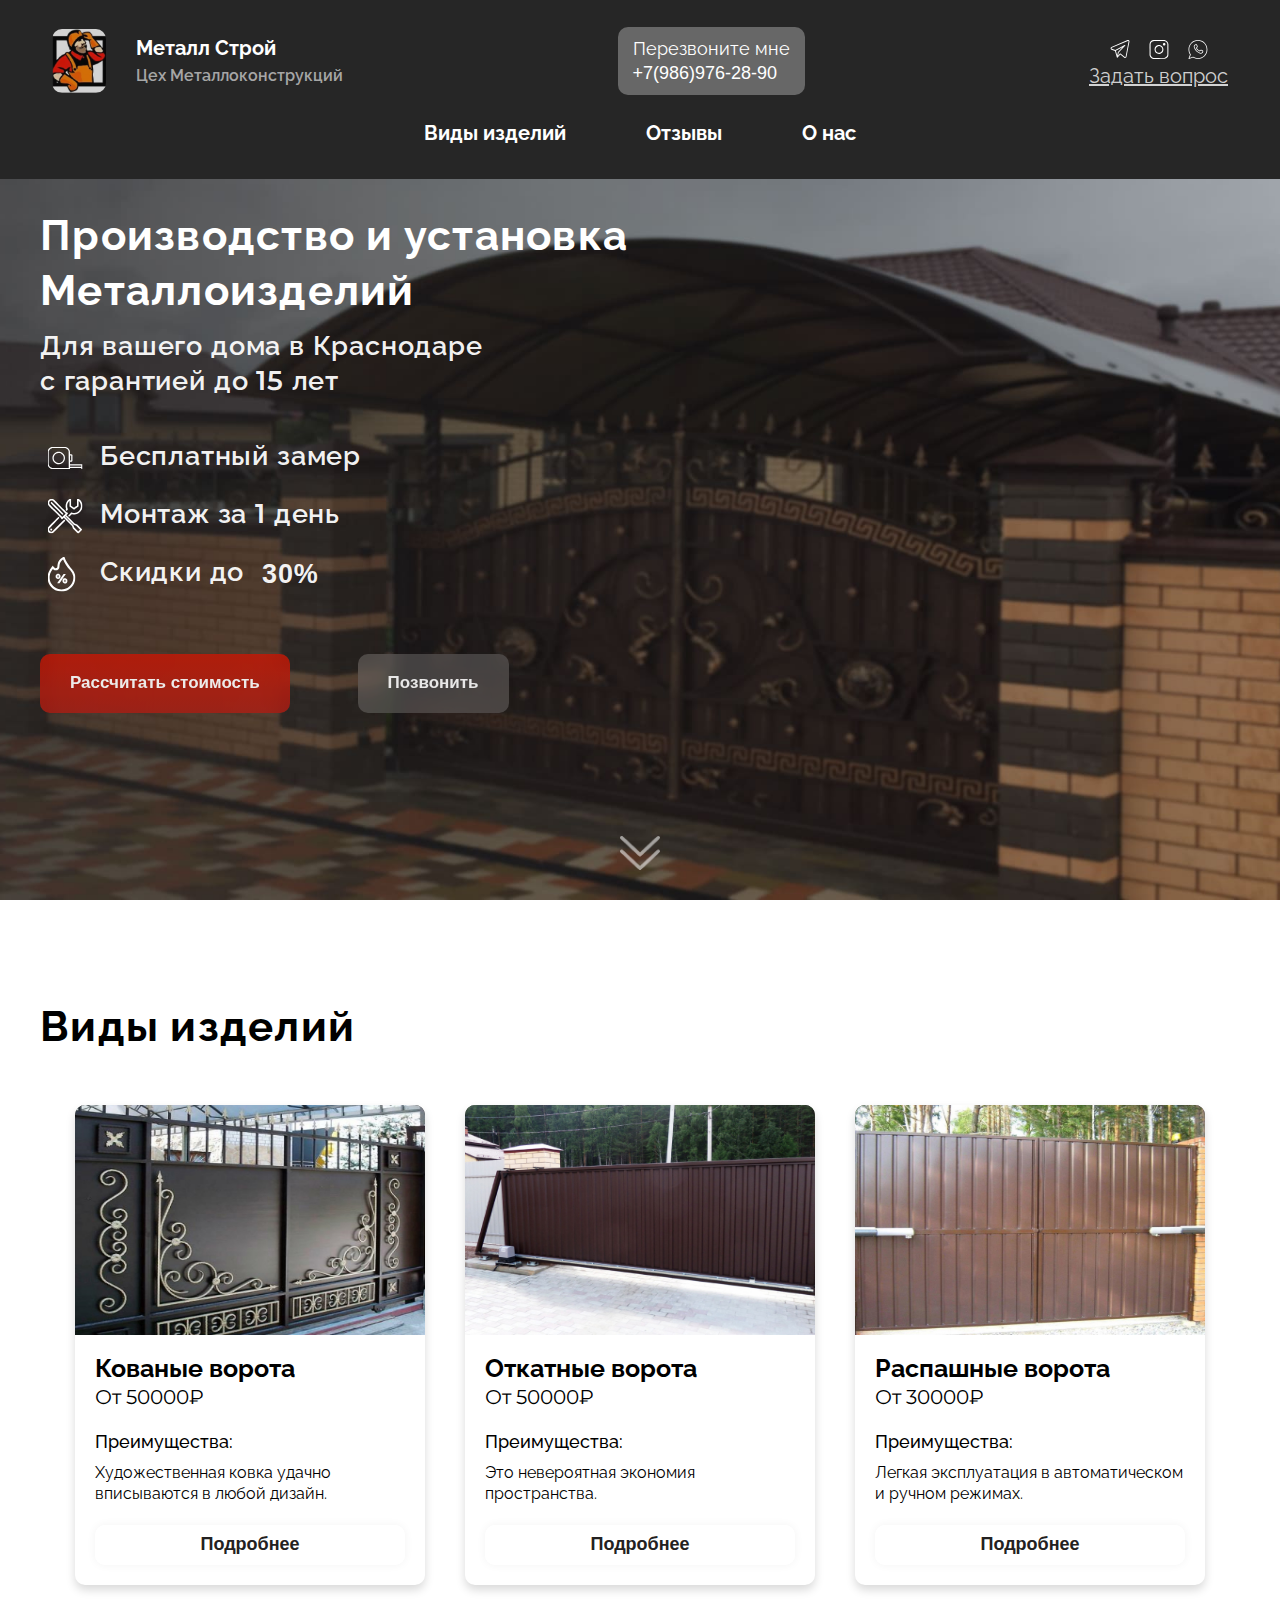
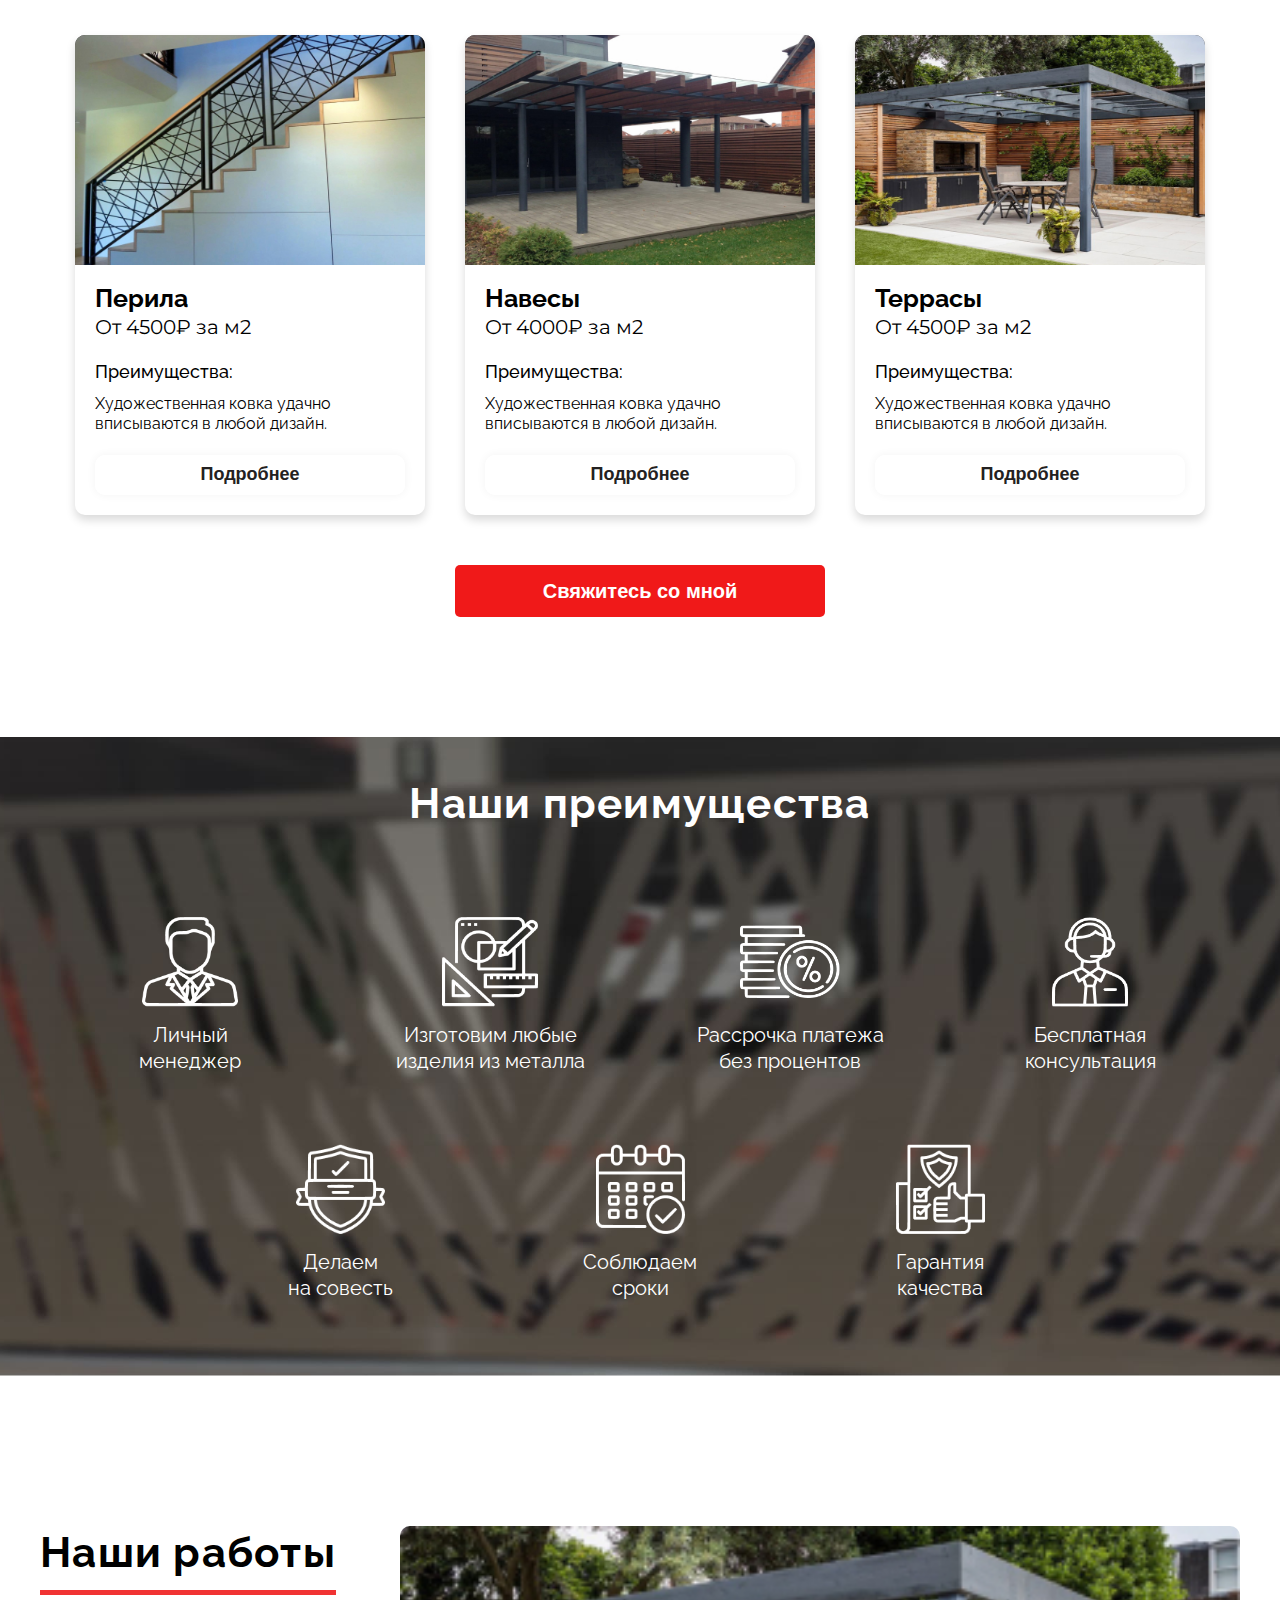
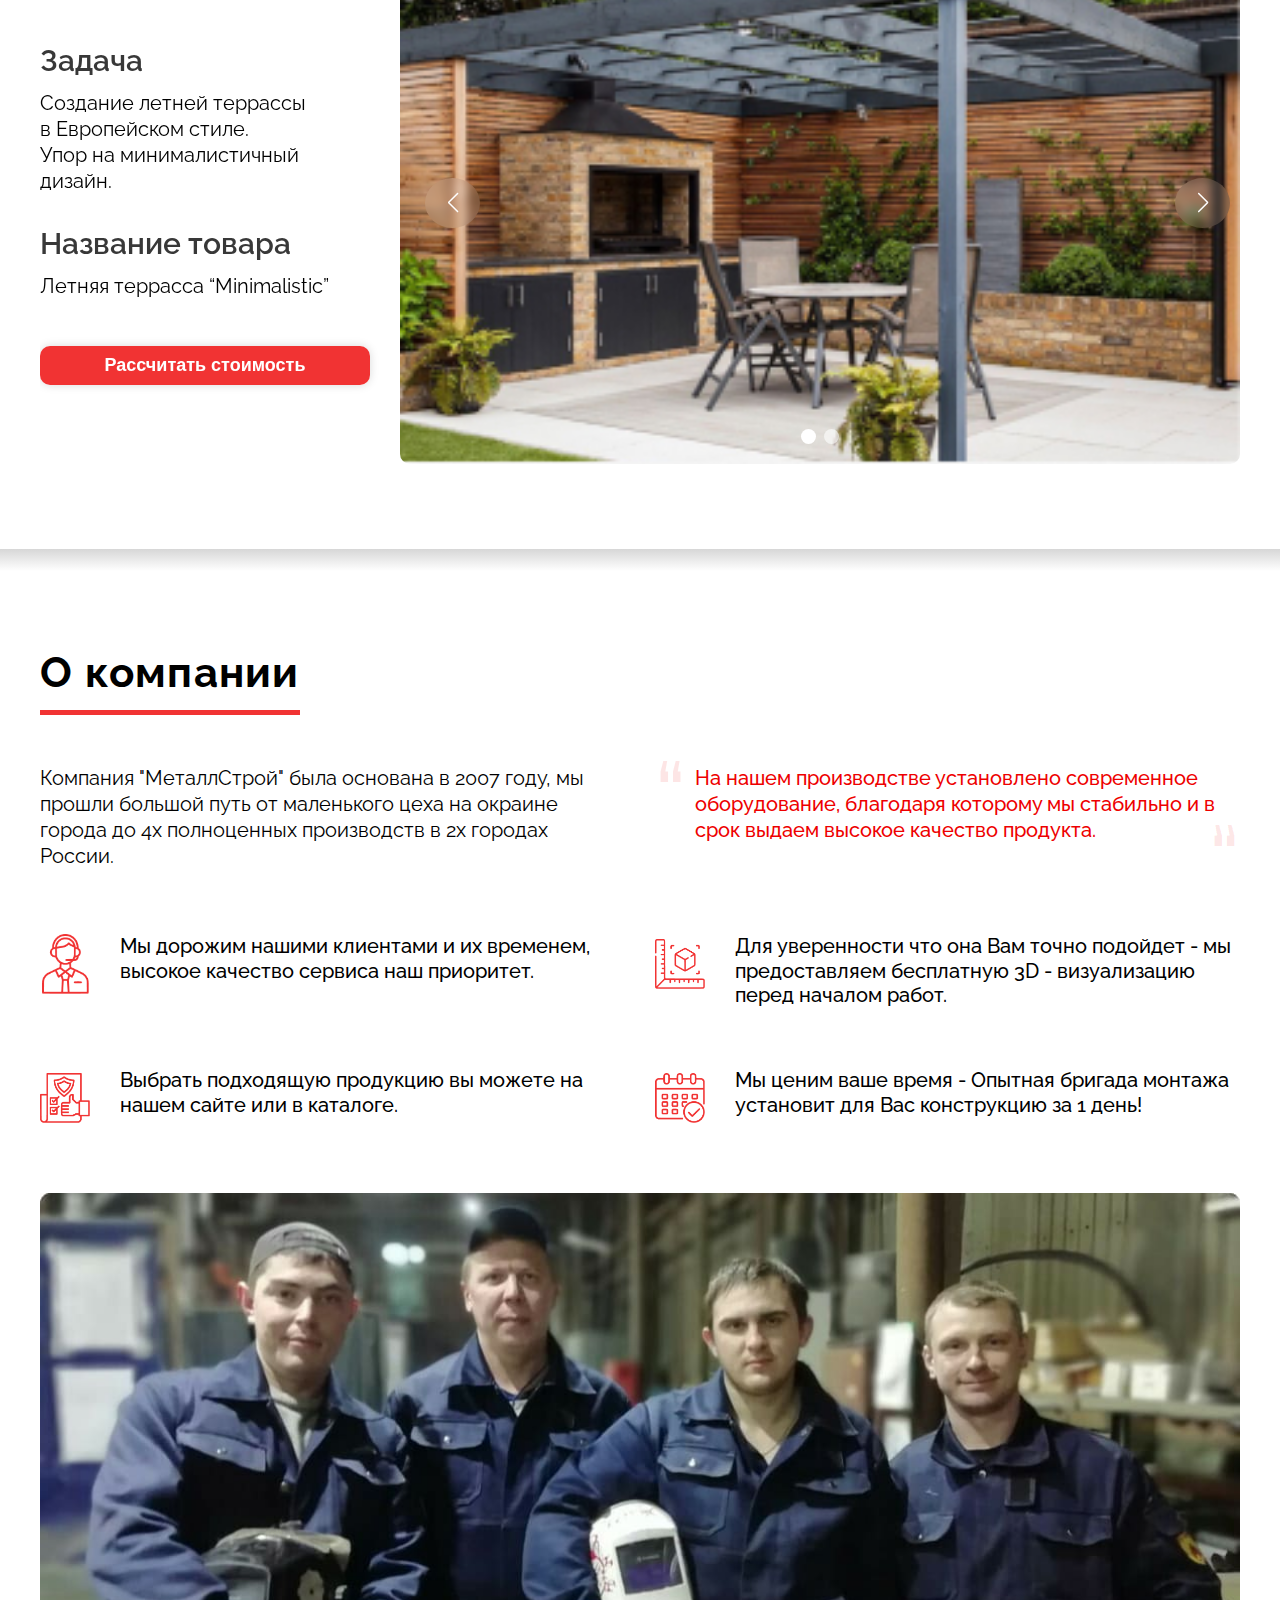
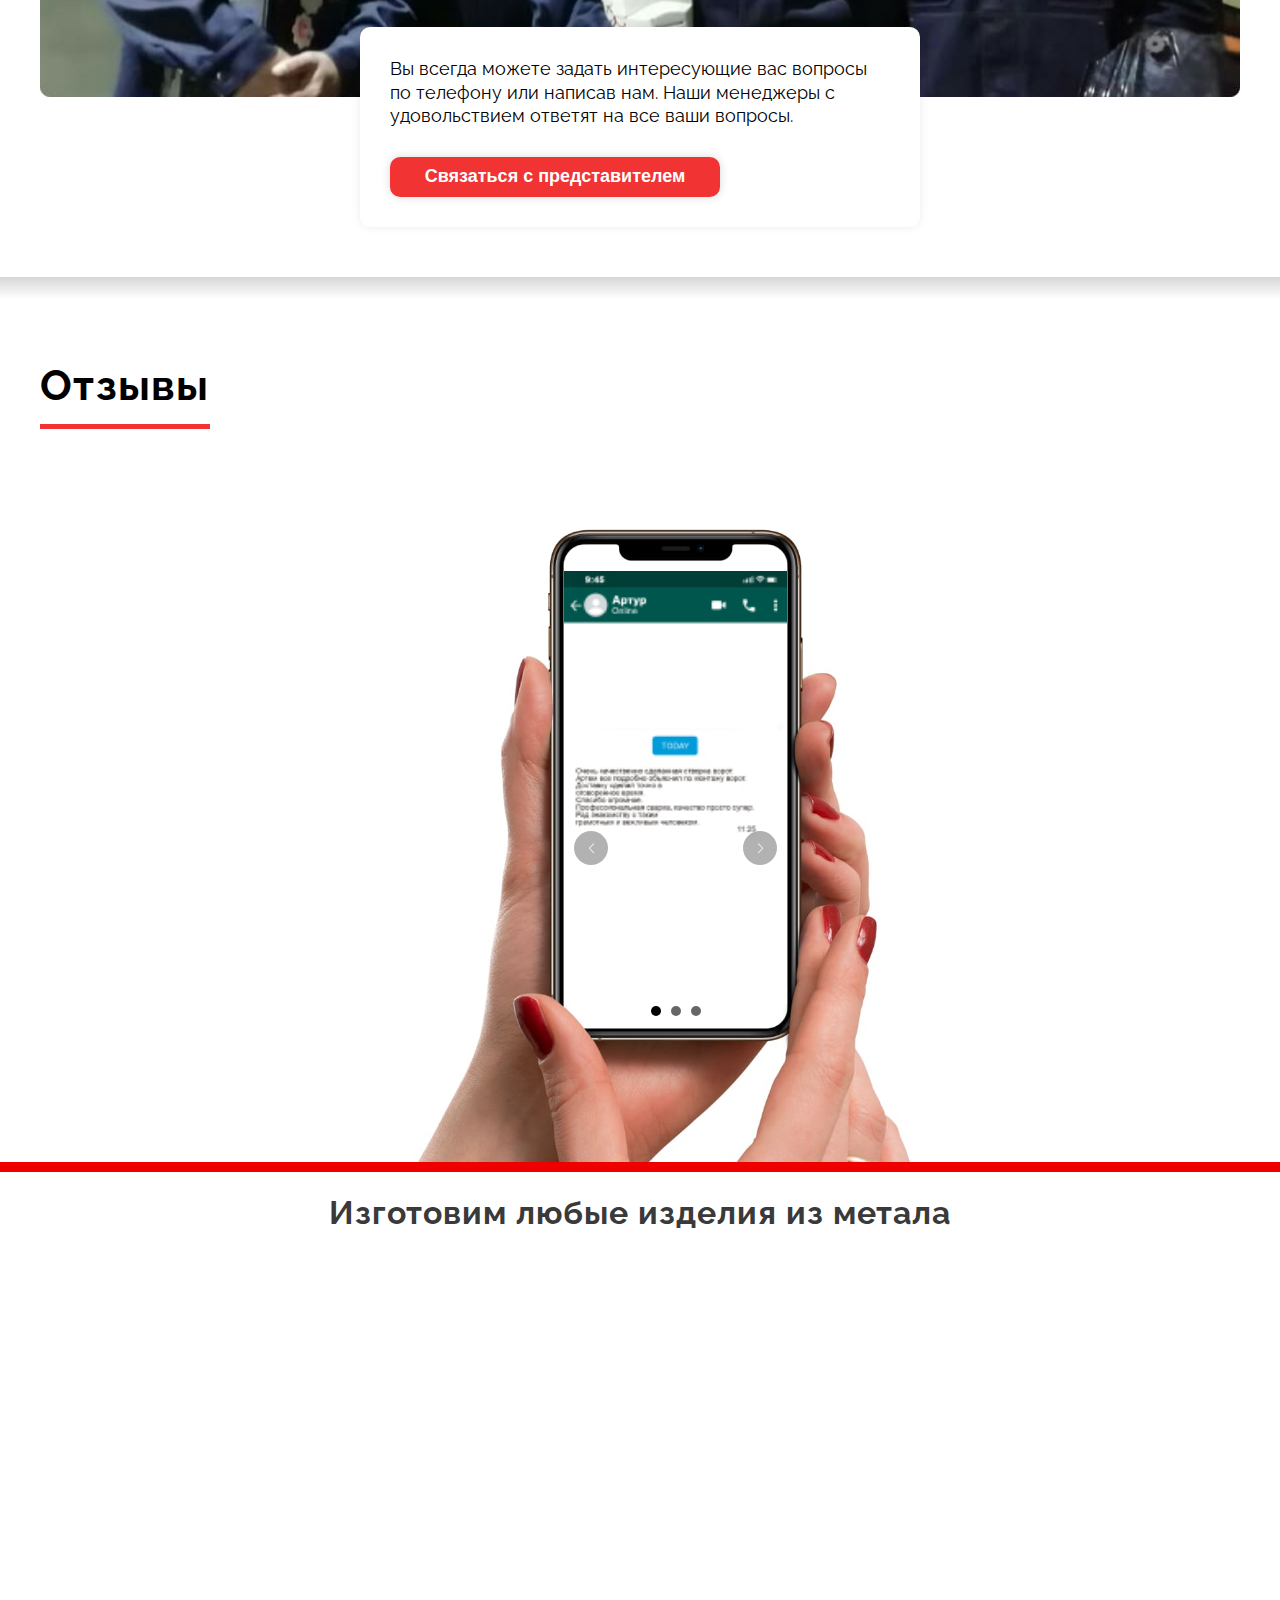
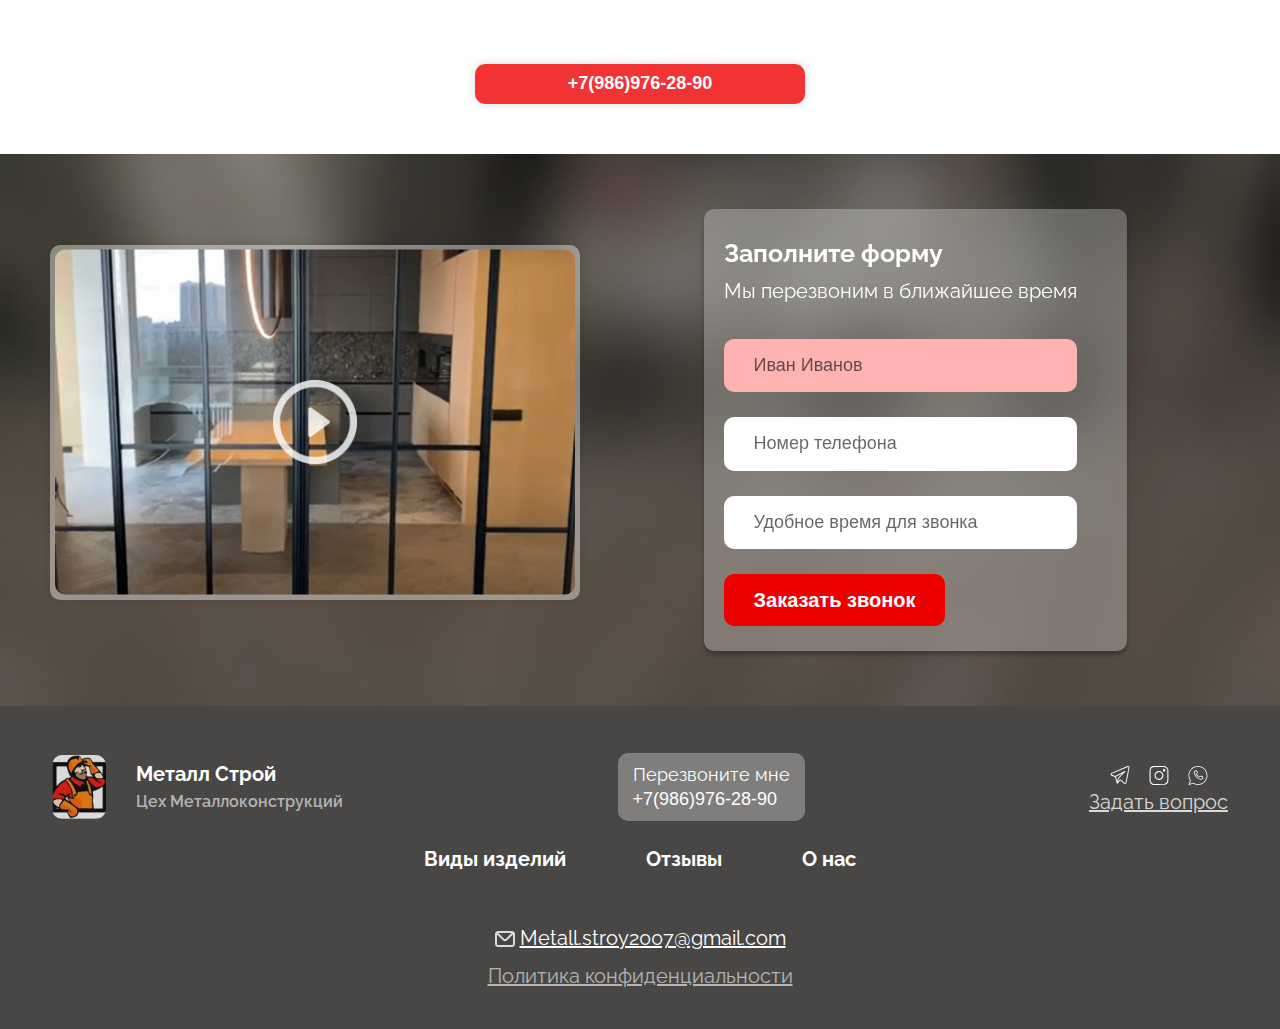
==== commit e0ce7444: "change numbers' font to montserrat" ====
--- a/index.html
+++ b/index.html
@@ -9,6 +9,7 @@
     <link rel="preconnect" href="https://fonts.googleapis.com">
     <link rel="preconnect" href="https://fonts.gstatic.com" crossorigin>
     <link href="https://fonts.googleapis.com/css2?family=Raleway:wght@400;500;600;700&display=swap" rel="stylesheet">
+    <link href="https://fonts.googleapis.com/css2?family=Montserrat:wght@500&display=swap" rel="stylesheet">
     <link rel="stylesheet" href="styles/app.css">
     <link rel="stylesheet" href="styles/swiper-bundle.min.css">
     <link rel="stylesheet" href="styles/slider.css">
@@ -37,11 +38,11 @@
             </div>
             <div class="call">
                 <a class="call_back open-popup" data-popup="popup__call"> Перезвоните мне</a>
-                <a href="tel:79869762890" class="call__tel">+7(986)976-28-90</a>
+                <a href="tel:79869762890" class="call__tel mont">+7(986)976-28-90</a>
             </div>
             <button class="header__burger burger">
                 menu
-                <img src="pics/other/burger.png" alt="menu">
+                <img src="pics/icons/other/burger.png" alt="menu">
             </button>
             <nav class="header__nav nav">
                 <ul class="nav__menu">
@@ -71,20 +72,20 @@
                 <h1 class="main-title">
                     Производство и установка <br> Металлоизделий
                 </h1>
-                <p class="intro__desc">Для вашего дома в Краснодаре <br> c гарантией до 15 лет </p>
-                <ul class="intro__list">
-                    <li class="intro__item">Бесплатный замер</li>
-                    <li class="intro__item">Монтаж за 1 день</li>
-                    <li class="intro__item">Скидки до <span class="bigger">30%</span></li>
-                </ul>
-                <div class="intro__btns">
-                    <button class="intro__btn btn grad-btn open-popup" data-popup="popup__cost">Рассчитать стоимость</button>
-                    <button class="intro__btn btn grad-btn grad-btn--grey open-popup" data-popup="popup__call">Позвонить</button>
-                </div>
+                <h2 class="intro__desc">Для вашего дома в Краснодаре <br> c гарантией до <span class="mont"> 15</span> лет </х2>
+                    <ul class="intro__list">
+                        <li class="intro__item">Бесплатный замер</li>
+                        <li class="intro__item">Монтаж за <span class="mont"> 1</span> день</li>
+                        <li class="intro__item">Скидки до <span class="bigger mont">30%</span></li>
+                    </ul>
+                    <div class="intro__btns">
+                        <button class="intro__btn btn grad-btn open-popup" data-popup="popup__cost">Рассчитать стоимость</button>
+                        <button class="intro__btn btn grad-btn grad-btn--grey open-popup" data-popup="popup__call">Позвонить</button>
+                    </div>
             </div>
             <a href="#kinds" class="intro__down">
                 down
-                <img src="pics/other/down.png" alt="scroll">
+                <img src="pics/icons/other/down.png" alt="scroll">
             </a>
         </section>
         <!-- INTRO -->
@@ -100,7 +101,7 @@
                         <div class="kind__item-body">
                             <h3 class="kind__title">
                                 Кованые ворота
-                                <br> <span class="light"> От 50000 за м2 </span>
+                                <br> <span class="light mont"> От 50000₽  </span>
                             </h3>
 
                             <div class="kind__adv">
@@ -118,7 +119,7 @@
                             <h3 class="kind__title">
                                 Откатные ворота
 
-                                <br> <span class="light"> От 40000 за м2 </span>
+                                <br> <span class="light mont"> От 50000₽ </span>
                             </h3>
 
                             <div class="kind__adv">
@@ -136,7 +137,7 @@
                             <h3 class="kind__title">
                                 Распашные ворота
 
-                                <br> <span class="light">  От 25000р за м2 </span>
+                                <br> <span class="light mont">  От 30000₽ </span>
                             </h3>
 
                             <div class="kind__adv">
@@ -153,7 +154,7 @@
                         <div class="kind__item-body">
                             <h3 class="kind__title">
                                 Перила
-                                <br> <span class="light"> От 50000 за м2 </span>
+                                <br> <span class="light mont"> От 4500₽ за м2 </span>
                             </h3>
 
                             <div class="kind__adv">
@@ -170,7 +171,7 @@
                         <div class="kind__item-body">
                             <h3 class="kind__title">
                                 Навесы
-                                <br> <span class="light"> От 50000 за м2 </span>
+                                <br> <span class="light mont"> От 4000₽ за м2 </span>
                             </h3>
 
                             <div class="kind__adv">
@@ -187,7 +188,7 @@
                         <div class="kind__item-body">
                             <h3 class="kind__title">
                                 Террасы
-                                <br> <span class="light"> От 50000 за м2 </span>
+                                <br> <span class="light mont"> От 4500₽ за м2 </span>
                             </h3>
 
                             <div class="kind__adv">
@@ -211,8 +212,8 @@
                     <li class="adv__item">Изготовим любые <br> изделия из металла</li>
                     <li class="adv__item">Делаем <br> на совесть</li>
                     <li class="adv__item">Рассрочка платежа <br> без процентов</li>
-                    <li class="adv__item">Соблюдаем сроки</li>
-                    <li class="adv__item">Гарантия <br> до 2 лет</li>
+                    <li class="adv__item">Соблюдаем <br> сроки</li>
+                    <li class="adv__item">Гарантия <br> качества </li>
                     <li class="adv__item">Бесплатная <br> консультация</li>
                 </ul>
             </div>
@@ -267,6 +268,7 @@
             </div>
         </section>
         <!-- WORKS -->
+        <div class="grad-shadow"></div>
         <!-- ABOUT -->
         <section class="about" id="about">
             <div class="container">
@@ -298,6 +300,7 @@
             </div>
         </section>
         <!-- ABOUT -->
+        <div class="grad-shadow"></div>
         <!-- REVIEWS -->
         <section class="review" id="reviews">
             <div class="container">
@@ -340,7 +343,7 @@
                 </h2>
             </div>
             <div class="map-wr">
-                <a href="tel:79869762890" class="map__tel btn btn--small">+7(986)976-28-90</a>
+                <a href="tel:79869762890" class="map__tel btn btn--small mont">+7(986)976-28-90</a>
                 <div id="map__cont" style="width: 100%; height: 500px"></div>
 
                 <script src="http://api-maps.yandex.ru/2.1/?lang=ru_RU" type="text/javascript"></script>
@@ -359,7 +362,7 @@
                             balloonContentBody: false,
                         }, {
                             iconLayout: 'default#image',
-                            iconImageHref: 'pics/other/point.png',
+                            iconImageHref: 'pics/icons/other/point.png',
                             iconImageSize: [42, 50],
                             iconImageOffset: [-25, -70]
                         });
@@ -385,7 +388,7 @@
                     <div class="feedback__video" data-src="8nsFqfpcVL4">
                         <div class="feedback__video-cover"></div>
                         <div class="feedback__video_play">
-                            <img src="pics/other/play.png" alt="играть">
+                            <img src="pics/icons/other/play.png" alt="играть">
                         </div>
                     </div>
                     <form class="feedback__form form">
@@ -428,11 +431,11 @@
             </div>
             <div class="call">
                 <a class="call_back open-popup" data-popup="popup__call"> Перезвоните мне</a>
-                <a href="tel:79869762890" class="call__tel">+7(986)976-28-90</a>
+                <a href="tel:79869762890" class="call__tel mont">+7(986)976-28-90</a>
             </div>
             <button class="footer__burger burger">
                 menu
-                <img src="pics/other/burger.png" alt="menu">
+                <img src="pics/icons/other/burger.png" alt="menu">
             </button>
             <nav class="footer__nav nav">
                 <ul class="nav__menu">
--- a/styles/app.css
+++ b/styles/app.css
@@ -1,8 +1,16 @@
+/*
+* Prefixed by https://autoprefixer.github.io
+* PostCSS: v8.3.6,
+* Autoprefixer: v10.3.1
+* Browsers: last 4 version
+*/
+
 @import url(buttons.css);
 *,
 *::after,
 *::before {
     position: relative;
+    -webkit-box-sizing: border-box;
     box-sizing: border-box;
     margin: 0;
     padding: 0;
@@ -52,12 +60,16 @@
 }
 
 .scale:hover,
-.kind__item:hover {
+.kind__item:not(.kind__item--sec):hover {
+    -webkit-transform: scale(1.02);
+    -ms-transform: scale(1.02);
     transform: scale(1.02);
 }
 
 .btn:hover,
 .btn--scale:hover {
+    -webkit-transform: scale(1.04);
+    -ms-transform: scale(1.04);
     transform: scale(1.04)
 }
 
@@ -84,11 +96,29 @@
     line-height: inherit;
 }
 
+::-webkit-input-placeholder {
+    color: rgba(0, 0, 0, 0.6);
+}
+
+::-moz-placeholder {
+    color: rgba(0, 0, 0, 0.6);
+}
+
+:-ms-input-placeholder {
+    color: rgba(0, 0, 0, 0.6);
+}
+
+::-ms-input-placeholder {
+    color: rgba(0, 0, 0, 0.6);
+}
+
 ::placeholder {
     color: rgba(0, 0, 0, 0.6);
 }
 
 .error-input {
+    background: -webkit-gradient(linear, left bottom, left top, from(rgba(255, 0, 0, 0.3)), to(rgba(255, 0, 0, 0.3))), #FFFFFF;
+    background: -o-linear-gradient(bottom, rgba(255, 0, 0, 0.3), rgba(255, 0, 0, 0.3)), #FFFFFF;
     background: linear-gradient(0deg, rgba(255, 0, 0, 0.3), rgba(255, 0, 0, 0.3)), #FFFFFF;
 }
 
@@ -96,13 +126,16 @@
     color: var(--white);
     padding: 10px;
     background: rgba(255, 255, 255, 0.27);
+    -webkit-box-shadow: 0px 4px 4px rgba(0, 0, 0, 0.25);
     box-shadow: 0px 4px 4px rgba(0, 0, 0, 0.25);
+    -webkit-backdrop-filter: blur(15px);
     backdrop-filter: blur(15px);
     border-radius: 10px;
 }
 
 .form__title {
     line-height: 20px;
+    margin-bottom: 3px;
 }
 
 .form__input-box {
@@ -113,15 +146,46 @@
     margin-bottom: 10px;
 }
 
+.form__agreement {
+    font-weight: 500;
+    font-size: 12px;
+    line-height: 14px;
+    color: rgba(255, 255, 255, 0.6);
+}
+
 .nav-wr {
+    display: -webkit-box;
+    display: -ms-flexbox;
     display: flex;
+    -ms-flex-wrap: wrap;
     flex-wrap: wrap;
+    -webkit-box-pack: justify;
+    -ms-flex-pack: justify;
     justify-content: space-between;
+    -webkit-box-align: center;
+    -ms-flex-align: center;
     align-items: center;
     max-width: 1230px;
     margin: 0 auto
 }
 
+.grad-shadow {
+    display: block;
+    width: 100%;
+    height: 22px;
+    background: -webkit-gradient(linear, left top, left bottom, from(#353535), to(rgba(225, 220, 220, 0)));
+    background: -o-linear-gradient(top, #353535 0%, rgba(225, 220, 220, 0) 100%);
+    background: linear-gradient(180deg, #353535 0%, rgba(225, 220, 220, 0) 100%);
+    opacity: 0.2;
+    -webkit-transform: matrix(-1, 0, 0, 1, 0, 0);
+    -ms-transform: matrix(-1, 0, 0, 1, 0, 0);
+    transform: matrix(-1, 0, 0, 1, 0, 0);
+}
+
+.mont {
+    font-family: 'Montserrat', sans-serif;
+}
+
 
 /* header */
 
@@ -131,7 +195,11 @@
 }
 
 .logo {
+    display: -webkit-box;
+    display: -ms-flexbox;
     display: flex;
+    -webkit-box-align: center;
+    -ms-flex-align: center;
     align-items: center;
     margin-left: 10px;
     max-width: 70%;
@@ -189,6 +257,7 @@
 }
 
 .social__ques {
+    -webkit-text-decoration-line: underline;
     text-decoration-line: underline;
     color: rgba(255, 255, 255, 0.8);
 }
@@ -204,6 +273,8 @@
 }
 
 .call a:hover {
+    -webkit-transform: var(--scale);
+    -ms-transform: var(--scale);
     transform: var(--scale);
 }
 
@@ -230,6 +301,8 @@
 .burger--active {
     background: #5B5B5B;
     border-radius: 5px 0px 0px 0px;
+    -webkit-transition: var(--transition);
+    -o-transition: var(--transition);
     transition: var(--transition);
 }
 
@@ -250,6 +323,8 @@
     visibility: hidden;
     opacity: 0;
     z-index: -2;
+    -webkit-transition: var(--transition);
+    -o-transition: var(--transition);
     transition: var(--transition);
 }
 
@@ -292,6 +367,8 @@
 }
 
 .nav__submenu li:hover {
+    -webkit-transform: scale(1.02);
+    -ms-transform: scale(1.02);
     transform: scale(1.02);
 }
 
@@ -299,6 +376,7 @@
     padding: 5px 10px;
     font-size: 0;
     background: rgba(91, 91, 91, 0.96);
+    -webkit-backdrop-filter: blur(4px);
     backdrop-filter: blur(4px);
 }
 
@@ -338,6 +416,8 @@
     display: inline-block;
     vertical-align: middle;
     margin-right: 10px;
+    -webkit-transform: scale(0.7);
+    -ms-transform: scale(0.7);
     transform: scale(0.7);
     width: 36px;
     height: 36px;
@@ -381,6 +461,8 @@
     display: inline-block;
     position: absolute;
     left: 50%;
+    -webkit-transform: translateX(-50%);
+    -ms-transform: translateX(-50%);
     transform: translateX(-50%);
     bottom: 10px;
     width: 30px;
@@ -393,7 +475,12 @@
     padding: 30px 0;
 }
 
-.kind__list {}
+.kind__list {
+    justify-items: center;
+    -webkit-box-pack: center;
+    -ms-flex-pack: center;
+    justify-content: center;
+}
 
 .kind__item {
     display: block;
@@ -402,10 +489,13 @@
     max-width: 315px;
     width: 100%;
     background: #FFFFFF;
-    box-shadow: 0px 5px 10px rgba(0, 0, 0, 0.05);
+    -webkit-box-shadow: 0px 5px 10px rgba(0, 0, 0, 0.15);
+    box-shadow: 0px 5px 10px rgba(0, 0, 0, 0.15);
     border-radius: 10px;
     overflow: hidden;
     cursor: pointer;
+    -webkit-transition: var(--transition);
+    -o-transition: var(--transition);
     transition: var(--transition);
 }
 
@@ -418,11 +508,12 @@
 .kind__img img {
     height: 100%;
     width: 100%;
+    -o-object-fit: fill;
     object-fit: fill;
 }
 
 .kind__item-body {
-    padding: 25px 15px 10px;
+    padding: 25px 10px 15px;
 }
 
 .kind__title {
@@ -445,10 +536,12 @@
 }
 
 .kind__item:hover {
+    -webkit-box-shadow: 0px 5px 10px rgba(0, 0, 0, 0.15);
     box-shadow: 0px 5px 10px rgba(0, 0, 0, 0.15);
 }
 
 .kind__item:hover .kind__btn {
+    -webkit-box-shadow: 0px 0px 10px rgba(0, 0, 0, 0.15);
     box-shadow: 0px 0px 10px rgba(0, 0, 0, 0.15);
 }
 
@@ -469,9 +562,16 @@
 }
 
 .adv__list {
+    display: -webkit-box;
+    display: -ms-flexbox;
     display: flex;
+    -ms-flex-wrap: wrap;
     flex-wrap: wrap;
+    -webkit-box-pack: center;
+    -ms-flex-pack: center;
     justify-content: center;
+    -webkit-box-align: center;
+    -ms-flex-align: center;
     align-items: center;
     margin-top: 30px;
 }
@@ -592,6 +692,8 @@
 }
 
 .quot::after {
+    -webkit-transform: matrix(-1, 0, 0, 1, 0, 0);
+    -ms-transform: matrix(-1, 0, 0, 1, 0, 0);
     transform: matrix(-1, 0, 0, 1, 0, 0);
     right: 0;
     bottom: -45px;
@@ -603,7 +705,11 @@
     font-weight: 500;
     line-height: 123.4%;
     margin: 15px 0;
+    display: -webkit-box;
+    display: -ms-flexbox;
     display: flex;
+    -webkit-box-align: center;
+    -ms-flex-align: center;
     align-items: center;
 }
 
@@ -615,6 +721,7 @@
     background-repeat: no-repeat;
     display: block;
     margin: 0 15px 0 0;
+    -ms-flex-negative: 0;
     flex-shrink: 0;
 }
 
@@ -646,12 +753,14 @@
 
 .about__img img {
     height: 100%;
+    -o-object-fit: cover;
     object-fit: cover;
 }
 
 .about__ques {
     margin: -70px -15px 20px;
     background: #FFFFFF;
+    -webkit-box-shadow: 0px 0px 10px rgba(0, 0, 0, 0.08);
     box-shadow: 0px 0px 10px rgba(0, 0, 0, 0.08);
     border-radius: 10px;
     padding: 15px;
@@ -726,9 +835,16 @@
 }
 
 .feedback__inner {
+    display: -webkit-box;
+    display: -ms-flexbox;
     display: flex;
+    -ms-flex-wrap: wrap;
     flex-wrap: wrap;
+    -webkit-box-pack: center;
+    -ms-flex-pack: center;
     justify-content: center;
+    -webkit-box-align: center;
+    -ms-flex-align: center;
     align-items: center;
 }
 
@@ -737,6 +853,7 @@
     max-width: 270px;
     height: 193.25px;
     background: rgba(255, 255, 255, 0.4);
+    -webkit-box-shadow: 0px 0px 10px rgba(0, 0, 0, 0.1);
     box-shadow: 0px 0px 10px rgba(0, 0, 0, 0.1);
     border-radius: 10px;
     cursor: pointer;
@@ -756,6 +873,8 @@
     position: absolute;
     left: 50%;
     top: 50%;
+    -webkit-transform: translate(-50%, -50%);
+    -ms-transform: translate(-50%, -50%);
     transform: translate(-50%, -50%);
     z-index: 1;
     line-height: 0;
@@ -820,19 +939,29 @@
 /* popup */
 
 .popup-overlay {
+    display: -webkit-box;
+    display: -ms-flexbox;
     display: flex;
     width: 100%;
     height: 100%;
+    -webkit-box-pack: center;
+    -ms-flex-pack: center;
     justify-content: center;
+    -webkit-box-align: center;
+    -ms-flex-align: center;
     align-items: center;
     background: rgba(0, 0, 0, 0.2);
+    -webkit-backdrop-filter: blur(10px);
     backdrop-filter: blur(10px);
     position: fixed;
     top: 0;
     left: 0;
     z-index: -3;
+    overflow: auto;
     visibility: hidden;
     opacity: 0;
+    -webkit-transition: var(--transition);
+    -o-transition: var(--transition);
     transition: var(--transition);
 }
 
@@ -844,7 +973,9 @@
 
 .popup {
     background: rgba(0, 0, 0, 0.5);
+    -webkit-box-shadow: 0px 4px 4px rgba(0, 0, 0, 0.25);
     box-shadow: 0px 4px 4px rgba(0, 0, 0, 0.25);
+    -webkit-backdrop-filter: blur(35px);
     backdrop-filter: blur(35px);
     border-radius: 32px;
     max-width: 500px;
@@ -852,6 +983,8 @@
     margin: 0 15px;
     overflow: hidden;
     display: none;
+    max-height: 90%;
+    overflow-y: auto;
 }
 
 .popup-overlay .popup {
@@ -866,11 +999,13 @@
     position: absolute;
     right: 25px;
     top: 25px;
-    background: url(../pics/other/close.svg);
+    background: url(../pics/icons/other/close.svg);
     z-index: 2;
 }
 
 .popup__close:hover {
+    -webkit-transform: scale(1.1);
+    -ms-transform: scale(1.1);
     transform: scale(1.1);
 }
 
@@ -880,11 +1015,299 @@
 
 .popup__body .form {
     background: none;
+    -webkit-backdrop-filter: none;
     backdrop-filter: none;
+    -webkit-box-shadow: none;
     box-shadow: none;
     padding: 0;
 }
 
 .popup__body .form__title {
     margin-bottom: 10px;
+}
+
+
+/* secondary advantages */
+
+.sec-adv {
+    padding: 50px 0 30px;
+}
+
+.sec-adv__title {
+    margin-bottom: 30px;
+}
+
+.sec-adv__list {
+    display: -ms-grid;
+    display: grid;
+    grid-gap: 30px;
+}
+
+.sec-adv__item {
+    max-width: 262px;
+    width: 100%;
+    background: #FFFFFF;
+    -webkit-box-shadow: 0px 0px 20px rgba(0, 0, 0, 0.1);
+    box-shadow: 0px 0px 20px rgba(0, 0, 0, 0.1);
+    border-radius: 10px;
+    padding: 23px 10px 14px;
+    text-align: center;
+    margin: 0 auto;
+}
+
+.sec-adv__item::before {
+    content: "";
+    display: block;
+    width: 90px;
+    height: 96px;
+    margin: 0 auto 15px;
+}
+
+.sec-adv__item:nth-child(1):before {
+    background: url(../pics/icons/sec-adv/deadlines.png) center/contain no-repeat;
+}
+
+.sec-adv__item:nth-child(2):before {
+    background: url(../pics/icons/sec-adv/entry.png) center/contain no-repeat;
+}
+
+.sec-adv__item:nth-child(3):before {
+    background: url(../pics/icons/sec-adv/saving.png) center/contain no-repeat;
+}
+
+.sec-adv__subtitle {
+    font-weight: 600;
+    font-size: 20px;
+    line-height: 23px;
+    color: rgba(238, 0, 0, 0.8);
+    margin-bottom: 5px;
+}
+
+.sec-adv__text {
+    font-size: 16px;
+    line-height: 1.18em;
+    padding: 0 14px;
+}
+
+
+/* sec kinds */
+
+.kind--sec {
+    padding: 0 0 30px;
+}
+
+.kind--sec__title {
+    text-align: center;
+}
+
+.kind--sec .kind__list--sec {
+    display: -ms-grid;
+    display: grid;
+    grid-template-columns: repeat(auto-fill, 277px);
+    grid-gap: 30px;
+    margin: 30px auto;
+}
+
+.kind__list--sec .kind__item {
+    margin: 0;
+    max-width: unset;
+}
+
+.kind__list--sec .kind__img {
+    height: 240px;
+}
+
+.kind__list--sec .kind__item-body {
+    padding: 15px 10px;
+    line-height: 1.18em;
+}
+
+.kind__list--sec .kind__title {
+    font-weight: bold;
+    font-size: 16px;
+    margin-bottom: 10px;
+}
+
+.kind__list--sec .kind__title .light {
+    font-weight: 400;
+    font-size: 14px;
+}
+
+.kind__list--sec .kind__adv {
+    font-size: 14px;
+    line-height: 16px;
+}
+
+.kind__list--sec .kind__adv span {
+    font-weight: 500;
+    font-size: 16px;
+}
+
+.kind__list--sec .kind__btn {
+    font-size: 14px;
+}
+
+.gallery__item img {
+    width: 100%;
+    height: 100%;
+    object-fit: cover;
+}
+
+.kind-popup__btn {
+    margin-top: 50px;
+}
+
+.kind-popup__btn p {
+    margin: 15px 0;
+}
+
+.kind-popup__btn,
+.kind__add-info,
+.popup__gallery .kind__btn {
+    display: none;
+}
+
+.popup__gallery .kind-popup__btn,
+.popup__gallery .kind__add-info {
+    display: block;
+}
+
+
+/* sep-form */
+
+.sep-form {
+    background: var(--grey) url(../pics/bg/mobile/form.jpg) center/cover no-repeat;
+    color: var(--white);
+    padding: 30px 0 20px;
+}
+
+.sep-form__cont {
+    width: 255px;
+}
+
+.sep-form__btn {
+    border-radius: 10px;
+    background: rgba(238, 0, 0, 0.7);
+    margin: 40px 0 10px;
+}
+
+
+/* steps */
+
+.step {
+    padding: 50px 0;
+    background: var(--grey) url(../pics/bg/mobile/step.jpg) center/cover no-repeat;
+    color: var(--white);
+}
+
+.step__title {
+    text-align: center;
+    margin-bottom: 50px;
+}
+
+.step__list {
+    display: -ms-grid;
+    display: grid;
+    grid-gap: 60px;
+    -webkit-box-pack: center;
+    -ms-flex-pack: center;
+    justify-content: center;
+}
+
+.step__item {
+    width: 210px;
+    text-align: center;
+}
+
+.step__item::before {
+    content: "";
+    display: block;
+    width: 83px;
+    height: 83px;
+    margin: 0 auto 20px;
+}
+
+.step__item:nth-child(1):before {
+    background: url(../pics/icons/step/step-1.png) center/contain no-repeat;
+}
+
+.step__item:nth-child(2):before {
+    background: url(../pics/icons/step/step-2.png) center/contain no-repeat;
+}
+
+.step__item:nth-child(3):before {
+    background: url(../pics/icons/step/step-3.png) center/contain no-repeat;
+}
+
+.step__item::after {
+    content: "";
+    display: block;
+    background: url(../pics/icons/step/next.png) center/contain no-repeat;
+    width: 23px;
+    height: 23px;
+    position: absolute;
+    -webkit-transform: rotate( 90deg);
+    -ms-transform: rotate( 90deg);
+    transform: rotate( 90deg);
+    bottom: -40px;
+    left: calc(50% - 12px);
+}
+
+.step__item:last-child:after {
+    content: none;
+}
+
+.step__subtitle {
+    margin-bottom: 8px;
+}
+
+
+/* popup gallery */
+
+.popup.popup__gallery {
+    max-width: 525px;
+    box-shadow: 0px 5px 10px rgba(0, 0, 0, 0.3);
+    border-radius: 10px;
+}
+
+.popup__gal-body {
+    padding: 30px 20px;
+    background: var(--white);
+    display: grid;
+    grid-gap: 30px;
+}
+
+.kind__thumbs {
+    display: none;
+}
+
+.kind__thumbs .swiper-slide {
+    height: 70px!important;
+    margin-bottom: 15px;
+}
+
+.popup-gal__slider,
+.kind__thumbs .swiper-slide {
+    border-radius: 5px;
+    overflow: hidden;
+    font-size: 0;
+    line-height: 0;
+}
+
+.popup__gallery .popup-gal__slider {
+    filter: drop-shadow(0px 0px 10px rgba(0, 0, 0, 0.1));
+    height: 285px;
+}
+
+.popup__gallery .kind__item-body {
+    padding: 0;
+}
+
+
+/* not supports backdrop-filter  */
+
+@supports not ((-webkit-backdrop-filter: none) or (backdrop-filter: none)) {
+    .popup-overlay {
+        background: var(--grey);
+    }
 }--- a/styles/slider.css
+++ b/styles/slider.css
@@ -1,3 +1,10 @@
+/*
+* Prefixed by https://autoprefixer.github.io
+* PostCSS: v8.3.6,
+* Autoprefixer: v10.3.1
+* Browsers: last 4 version
+*/
+
 :root {
     --swiper-theme-color: #FFFFFF;
     --swiper-pagination-bullet-inactive-opacity: 0.6;
@@ -5,6 +12,7 @@
 
 .swiper-button-next,
 .swiper-button-prev {
+    -webkit-backdrop-filter: blur(5px);
     backdrop-filter: blur(5px);
     border-radius: 50%;
 }
@@ -23,6 +31,10 @@
     opacity: 1!important;
     height: auto;
     padding-bottom: 10px;
+}
+
+.swiper-pagination {
+    font-size: 0;
 }
 
 
@@ -61,6 +73,10 @@
     top: 30px;
 }
 
+.review__pag {
+    bottom: 20px!important;
+}
+
 .review__pag .swiper-pagination-bullet {
     background: #000000;
     margin: 0 2px!important;
@@ -79,4 +95,33 @@
 .review__next:after,
 .review__prev:after {
     font-size: 10px;
+}
+
+
+/* kinds gallery */
+
+.gallery__pag .swiper-pagination-bullet {
+    background: none;
+    border: 1px solid #FFFFFF;
+    margin: 0 2px!important;
+    width: 7px;
+    height: 7px;
+}
+
+.gallery__pag .swiper-pagination-bullet-active {
+    background: #FFFFFF;
+}
+
+.gallery__prev,
+.gallery__next {
+    width: 20px;
+    height: 20px;
+    background: rgba(255, 255, 255, 0.7);
+    top: calc(50% + 20px);
+}
+
+.gallery__next:after,
+.gallery__prev:after {
+    font-size: 10px;
+    color: rgba(53, 53, 53, 0.85);
 }--- a/styles/mobile.css
+++ b/styles/mobile.css
@@ -1,3 +1,10 @@
+/*
+* Prefixed by https://autoprefixer.github.io
+* PostCSS: v8.3.6,
+* Autoprefixer: v10.3.1
+* Browsers: last 4 version
+*/
+
 body {
     font-size: 17px;
 }
@@ -137,4 +144,11 @@
 
 .footer__nav {
     top: -66px;
+}
+
+
+/* sep-form */
+
+.sep-form__cont {
+    width: 375px;
 }--- a/styles/tablet.css
+++ b/styles/tablet.css
@@ -1,3 +1,10 @@
+/*
+* Prefixed by https://autoprefixer.github.io
+* PostCSS: v8.3.6,
+* Autoprefixer: v10.3.1
+* Browsers: last 4 version
+*/
+
 :root {
     --slide-left: 360px;
     --gap: 30px;
@@ -33,7 +40,12 @@
 
 .form__title {
     font-size: 25px;
+    line-height: 29.35px;
     margin-bottom: 10px;
+}
+
+.form__subtitle {
+    margin-bottom: 35px;
 }
 
 .form {
@@ -44,6 +56,11 @@
     margin-bottom: 25px;
 }
 
+.form__agreement {
+    font-size: 14px;
+    line-height: 16px;
+}
+
 
 /* header */
 
@@ -56,14 +73,20 @@
 }
 
 .logo {
+    -webkit-box-ordinal-group: -2;
+    -ms-flex-order: -3;
     order: -3;
 }
 
 .social {
+    -webkit-box-ordinal-group: 0;
+    -ms-flex-order: -1;
     order: -1;
 }
 
 .call {
+    -webkit-box-ordinal-group: -1;
+    -ms-flex-order: -2;
     order: -2;
 }
 
@@ -128,7 +151,11 @@
 }
 
 .nav__menu {
+    display: -webkit-box;
+    display: -ms-flexbox;
     display: flex;
+    -webkit-box-pack: center;
+    -ms-flex-pack: center;
     justify-content: center;
 }
 
@@ -153,6 +180,8 @@
 
 .nav__menu li:not(.nav__item--has-children):hover>a {
     opacity: 0.6;
+    -webkit-transition: var(--transition);
+    -o-transition: var(--transition);
     transition: var(--transition);
 }
 
@@ -160,6 +189,7 @@
     position: absolute;
     width: 470px;
     background: rgba(216, 19, 0, 0.3);
+    -webkit-backdrop-filter: blur(20px);
     backdrop-filter: blur(20px);
     border-radius: 0px 0px 10px 10px;
     left: -15px;
@@ -167,6 +197,8 @@
     visibility: hidden;
     opacity: 0;
     z-index: -2;
+    -webkit-transition: var(--transition);
+    -o-transition: var(--transition);
     transition: var(--transition);
 }
 
@@ -177,6 +209,7 @@
     height: 45px;
     top: -45px;
     background: rgba(216, 19, 0, 0.3);
+    -webkit-backdrop-filter: blur(20px);
     backdrop-filter: blur(20px);
     border-radius: 10px 10px 0px 0px;
     position: absolute;
@@ -226,7 +259,8 @@
     font-size: 42px;
 }
 
-h2 {
+h2,
+.sec-adv__title {
     margin-bottom: 50px;
 }
 
@@ -257,12 +291,11 @@
 }
 
 .kind__list {
+    display: -ms-grid;
     display: grid;
     /* grid-template-columns: repeat(auto-fill, minmax(calc(50% - 20px), calc(33.3% - 40px))); */
     grid-template-columns: repeat(auto-fill, minmax(320px, 350px));
     gap: 50px 40px;
-    justify-items: center;
-    justify-content: center;
     margin-bottom: 50px;
 }
 
@@ -315,30 +348,44 @@
 }
 
 .adv__item:nth-child(1) {
+    -webkit-box-ordinal-group: 2;
+    -ms-flex-order: 1;
     order: 1;
 }
 
 .adv__item:nth-child(2) {
+    -webkit-box-ordinal-group: 3;
+    -ms-flex-order: 2;
     order: 2;
 }
 
 .adv__item:nth-child(3) {
+    -webkit-box-ordinal-group: 6;
+    -ms-flex-order: 5;
     order: 5;
 }
 
 .adv__item:nth-child(4) {
+    -webkit-box-ordinal-group: 4;
+    -ms-flex-order: 3;
     order: 3;
 }
 
 .adv__item:nth-child(5) {
+    -webkit-box-ordinal-group: 7;
+    -ms-flex-order: 6;
     order: 6;
 }
 
 .adv__item:nth-child(6) {
+    -webkit-box-ordinal-group: 8;
+    -ms-flex-order: 7;
     order: 7;
 }
 
 .adv__item:nth-child(7) {
+    -webkit-box-ordinal-group: 5;
+    -ms-flex-order: 4;
     order: 4;
 }
 
@@ -354,8 +401,13 @@
 }
 
 .work__item {
+    display: -webkit-box;
+    display: -ms-flexbox;
     display: flex;
+    -webkit-box-pack: justify;
+    -ms-flex-pack: justify;
     justify-content: space-between;
+    -ms-flex-wrap: wrap;
     flex-wrap: wrap;
 }
 
@@ -378,12 +430,15 @@
 .work__img img {
     height: 100%;
     width: 100%;
+    -o-object-fit: cover;
     object-fit: cover;
 }
 
 .work_calc {
     position: absolute;
     top: 420px;
+    -webkit-transform-origin: left;
+    -ms-transform-origin: left;
     transform-origin: left;
 }
 
@@ -407,8 +462,8 @@
     height: 50px;
 }
 
-.swiper-button-next:after,
-.swiper-button-prev:after {
+.work__prev:after,
+.work__next:after {
     font-size: 20px;
 }
 
@@ -439,7 +494,9 @@
 
 .about__top,
 .about_adv__list {
+    display: -ms-grid;
     display: grid;
+    -ms-grid-columns: 1fr var(--gap) 1fr;
     grid-template-columns: 1fr 1fr;
     gap: var(--gap);
 }
@@ -468,6 +525,8 @@
 }
 
 .about_adv__item {
+    -webkit-box-align: start;
+    -ms-flex-align: start;
     align-items: flex-start;
 }
 
@@ -567,4 +626,140 @@
 .popup__close {
     right: 34px;
     top: 34px;
+}
+
+
+/* sec adv */
+
+.sec-adv__list {
+    display: -webkit-box;
+    display: -ms-flexbox;
+    display: flex;
+    -ms-flex-wrap: wrap;
+    flex-wrap: wrap;
+    -webkit-box-pack: center;
+    -ms-flex-pack: center;
+    justify-content: center;
+    -webkit-box-align: stretch;
+    -ms-flex-align: stretch;
+    align-items: stretch;
+    grid-gap: 0;
+}
+
+.sec-adv__item {
+    margin: 25px;
+}
+
+
+/* sec kinds */
+
+.kind--sec {
+    padding: 20px 0 120px;
+}
+
+.kind--sec__title {
+    text-align: left;
+}
+
+.kind--sec .kind__list--sec {
+    margin: 0 auto 50px;
+}
+
+
+/* sep-form */
+
+.sep-form {
+    background-image: url(../pics/bg/form.jpg);
+    padding: 20px 0;
+}
+
+.sep-form__cont {
+    width: 482px;
+}
+
+.sep-form__btn {
+    max-width: 230px;
+    background: #EE0000;
+    border-radius: 5px;
+    margin: 30px 0 20px;
+}
+
+
+/* steps */
+
+.step {
+    background-image: url(../pics/bg/step.jpg);
+    padding: 65px 0;
+}
+
+.step__list {
+    grid-gap: 8%;
+    -webkit-box-pack: center;
+    -ms-flex-pack: center;
+    justify-content: center;
+    -ms-grid-columns: auto;
+    grid-template-columns: auto;
+    grid-auto-flow: column;
+}
+
+.step__item {
+    text-align: left;
+    width: unset;
+    -ms-flex-negative: 0;
+    flex-shrink: 0;
+}
+
+.step__item::before {
+    margin-left: 0;
+}
+
+.step__item::after {
+    width: 42px;
+    height: 36px;
+    -webkit-transform: none;
+    -ms-transform: none;
+    transform: none;
+    left: 165px;
+    top: 25px;
+}
+
+.step__subtitle {
+    font-size: 20px;
+    margin-bottom: 20px;
+}
+
+.step__text {
+    font-size: 18px;
+}
+
+
+/* popup gallery */
+
+.popup.popup__gallery {
+    max-width: 850px;
+}
+
+.popup__gal-body {
+    padding: 50px 30px;
+    grid-template-columns: 100px auto 265px;
+}
+
+.kind__thumbs {
+    display: block;
+    height: 250px;
+    overflow: hidden;
+    margin: auto;
+}
+
+.kind-popup__btn {
+    font-size: 15px;
+}
+
+
+/* not supports backdrop-filter  */
+
+@supports not ((-webkit-backdrop-filter: none) or (backdrop-filter: none)) {
+    .nav__submenu {
+        background: rgb(206, 49, 34);
+    }
 }--- a/styles/large.css
+++ b/styles/large.css
@@ -1,5 +1,16 @@
+/*
+* Prefixed by https://autoprefixer.github.io
+* PostCSS: v8.3.6,
+* Autoprefixer: v10.3.1
+* Browsers: last 4 version
+*/
+
 .grad-btn {
     font-size: 25px;
+}
+
+.grad-shadow {
+    height: 55px;
 }
 
 
@@ -11,6 +22,8 @@
 
 .nav {
     width: unset;
+    -webkit-box-ordinal-group: -2;
+    -ms-flex-order: -3;
     order: -3;
 }
 
@@ -23,7 +36,7 @@
 /* intro */
 
 .intro {
-    height: calc(100vh - 102px);
+    min-height: calc(100vh - 102px);
 }
 
 .main-title {
@@ -62,6 +75,7 @@
 /* feedback */
 
 .feedback__inner {
+    -ms-flex-wrap: nowrap;
     flex-wrap: nowrap;
 }
 
@@ -86,9 +100,48 @@
 }
 
 .footer .nav-wr {
+    -webkit-box-align: start;
+    -ms-flex-align: start;
     align-items: flex-start;
 }
 
 .footer .nav__submenu {
     top: calc(100% + 5px);
+}
+
+
+/* sec adv */
+
+.sec-adv {
+    padding: 140px 0 75px;
+}
+
+.sec-adv__title {
+    text-align: center;
+}
+
+.sec-adv__item {
+    margin: 0 25px;
+}
+
+
+/* steps */
+
+.step__list {
+    grid-gap: 150px;
+}
+
+.step__item:last-child {
+    text-align: left;
+    width: unset;
+    -ms-flex-negative: 0;
+    flex-shrink: 0;
+}
+
+.step__item::after {
+    width: 42px;
+    height: 42px;
+    left: unset;
+    top: 25px;
+    right: -75px;
 }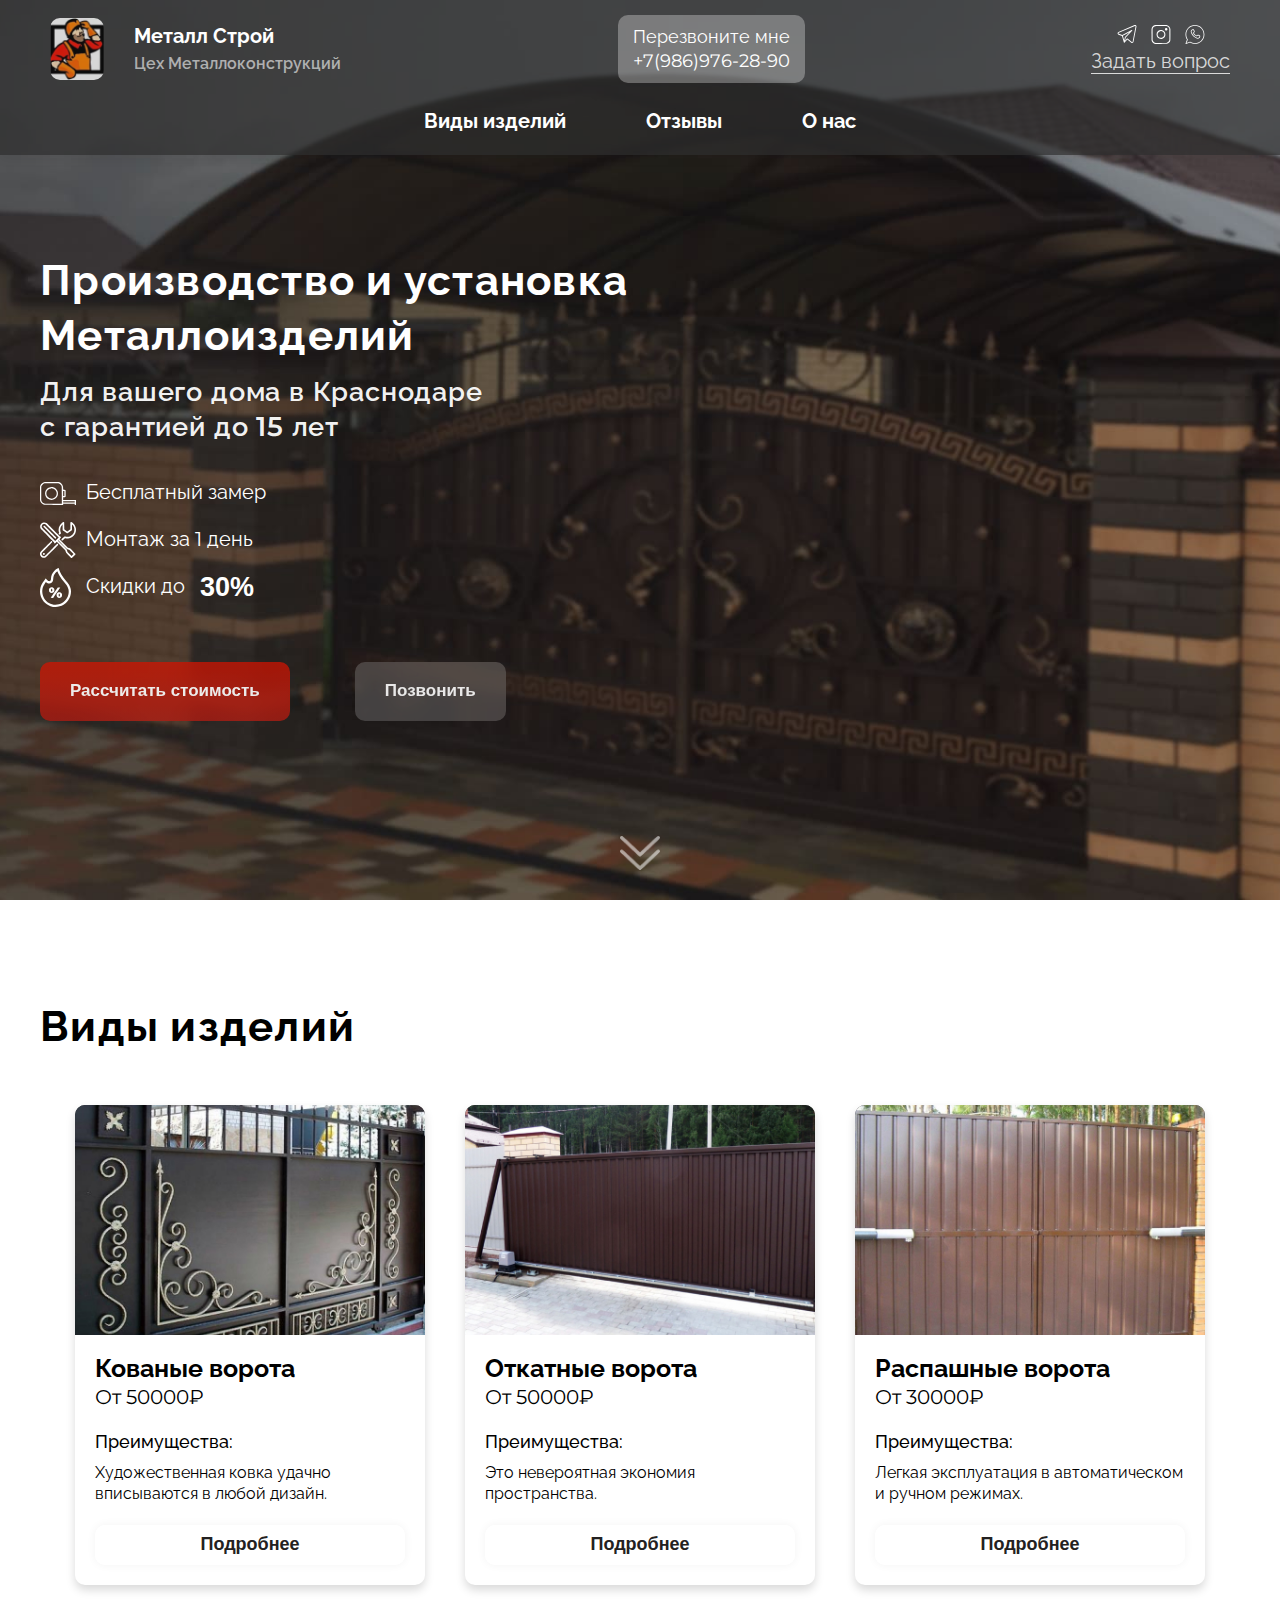
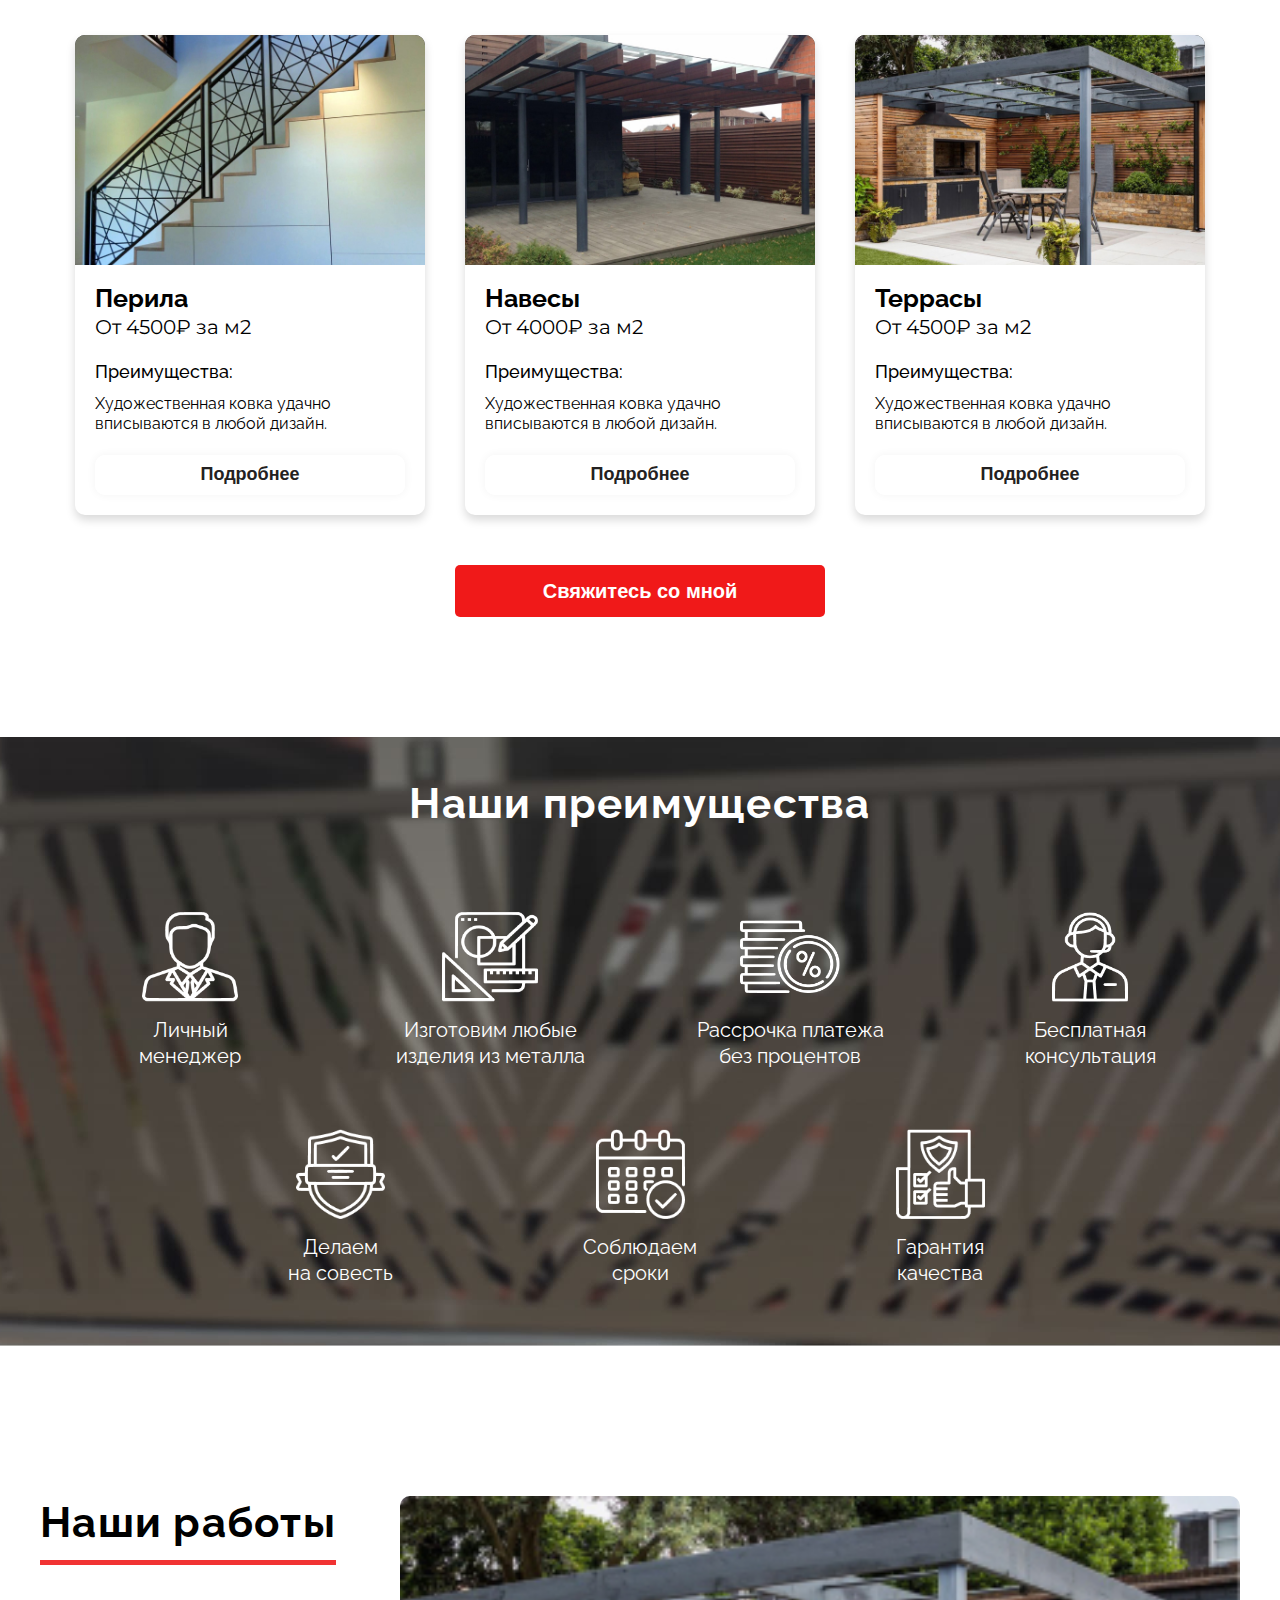
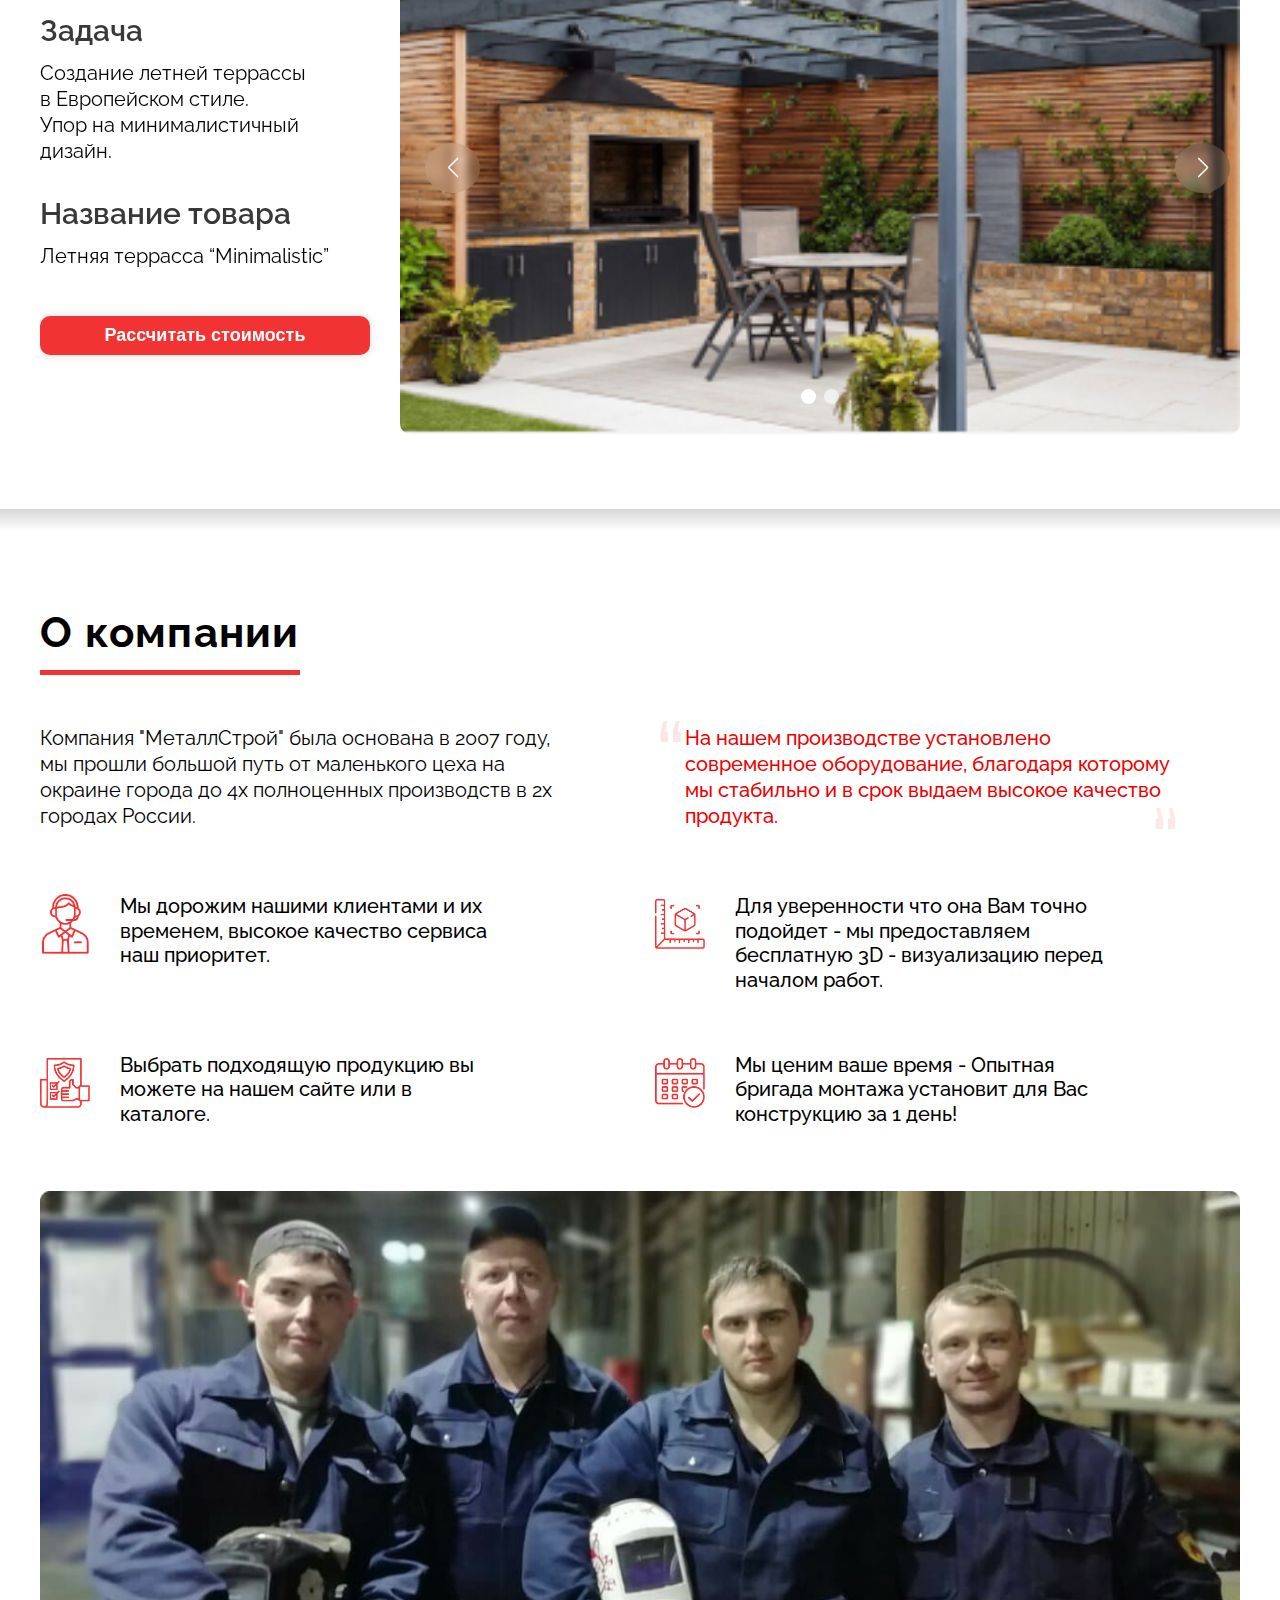
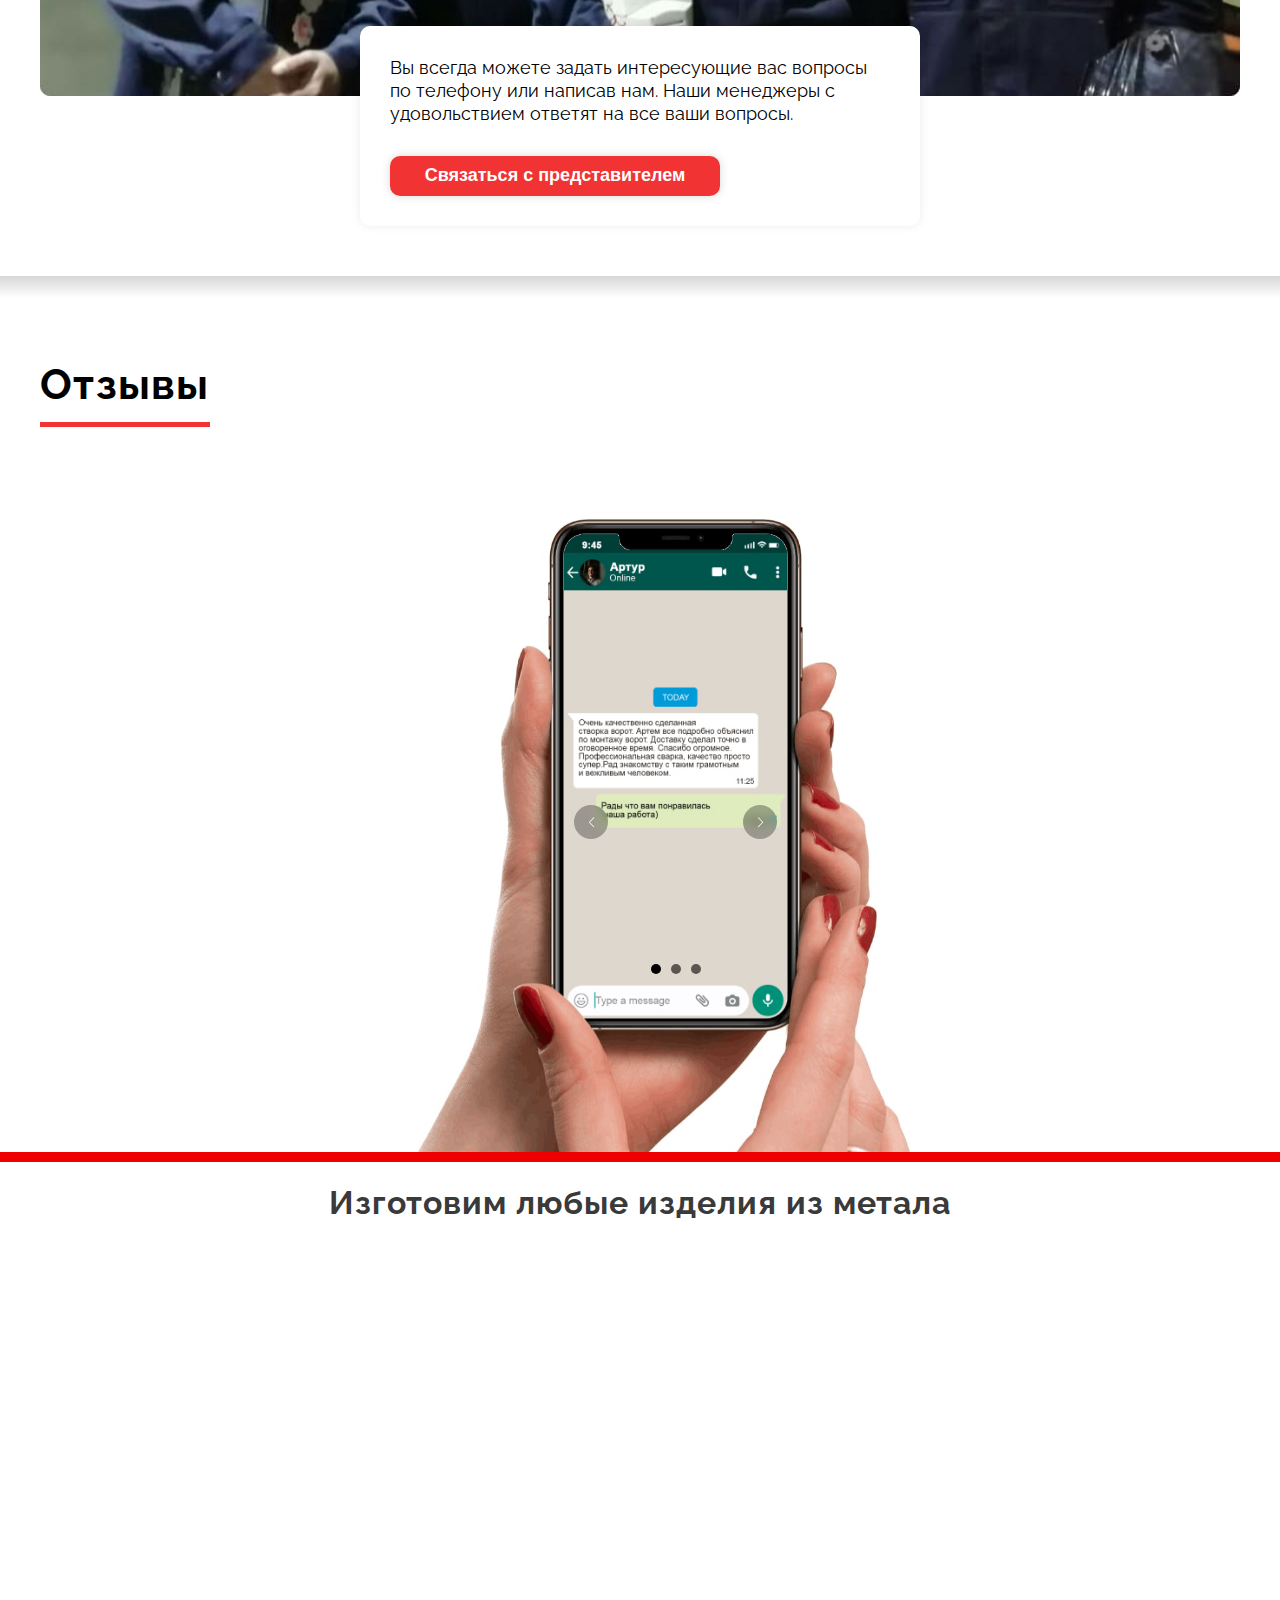
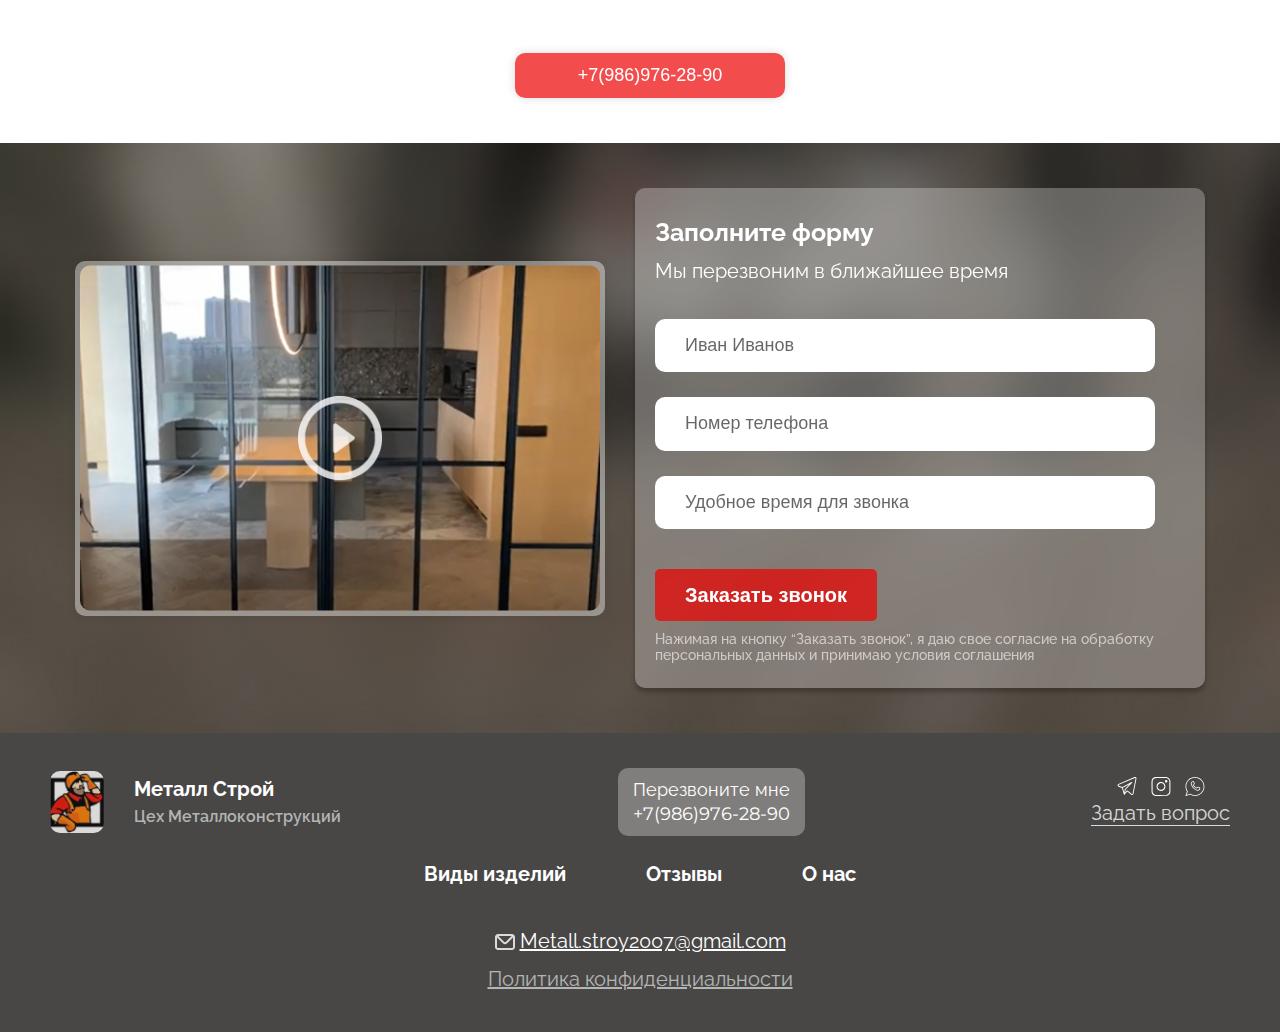
==== commit 802298cd: "final changes" ====
--- a/index.html
+++ b/index.html
@@ -9,7 +9,7 @@
     <link rel="preconnect" href="https://fonts.googleapis.com">
     <link rel="preconnect" href="https://fonts.gstatic.com" crossorigin>
     <link href="https://fonts.googleapis.com/css2?family=Raleway:wght@400;500;600;700&display=swap" rel="stylesheet">
-    <link href="https://fonts.googleapis.com/css2?family=Montserrat:wght@500&display=swap" rel="stylesheet">
+    <link href="https://fonts.googleapis.com/css2?family=Montserrat:wght@400&display=swap" rel="stylesheet">
     <link rel="stylesheet" href="styles/app.css">
     <link rel="stylesheet" href="styles/swiper-bundle.min.css">
     <link rel="stylesheet" href="styles/slider.css">
@@ -41,7 +41,7 @@
                 <a href="tel:79869762890" class="call__tel mont">+7(986)976-28-90</a>
             </div>
             <button class="header__burger burger">
-                menu
+                Меню
                 <img src="pics/icons/other/burger.png" alt="menu">
             </button>
             <nav class="header__nav nav">
@@ -72,16 +72,16 @@
                 <h1 class="main-title">
                     Производство и установка <br> Металлоизделий
                 </h1>
-                <h2 class="intro__desc">Для вашего дома в Краснодаре <br> c гарантией до <span class="mont"> 15</span> лет </х2>
-                    <ul class="intro__list">
-                        <li class="intro__item">Бесплатный замер</li>
-                        <li class="intro__item">Монтаж за <span class="mont"> 1</span> день</li>
-                        <li class="intro__item">Скидки до <span class="bigger mont">30%</span></li>
-                    </ul>
-                    <div class="intro__btns">
-                        <button class="intro__btn btn grad-btn open-popup" data-popup="popup__cost">Рассчитать стоимость</button>
-                        <button class="intro__btn btn grad-btn grad-btn--grey open-popup" data-popup="popup__call">Позвонить</button>
-                    </div>
+                <h2 class="intro__desc">Для вашего дома в Краснодаре <br> c гарантией до <span class="mont"> 15</span> лет </h2>
+                <ul class="intro__list">
+                    <li class="intro__item">Бесплатный замер</li>
+                    <li class="intro__item">Монтаж за <span class="mont"> 1</span> день</li>
+                    <li class="intro__item">Скидки до <span class="bigger mont">30%</span></li>
+                </ul>
+                <div class="intro__btns">
+                    <button class="intro__btn btn grad-btn open-popup" data-popup="popup__cost">Рассчитать стоимость</button>
+                    <button class="intro__btn btn grad-btn grad-btn--grey open-popup" data-popup="popup__call">Позвонить</button>
+                </div>
             </div>
             <a href="#kinds" class="intro__down">
                 down
@@ -94,7 +94,7 @@
             <div class="container">
                 <h2>Виды изделий</h2>
                 <div class="kind__list">
-                    <div class="kind__item">
+                    <a class="kind__item">
                         <div class="kind__img">
                             <img src="pics/thumb/kovanye.jpg" alt="Кованые ворота">
                         </div>
@@ -110,8 +110,8 @@
                             </div>
                             <button class="kind__btn btn btn--small btn--white">Подробнее</button>
                         </div>
-                    </div>
-                    <div class="kind__item">
+                    </a>
+                    <a class="kind__item">
                         <div class="kind__img">
                             <img src="pics/thumb/otkatnye.jpg" alt="Откатные ворота">
                         </div>
@@ -128,8 +128,8 @@
                             </div>
                             <button class="kind__btn btn btn--small btn--white">Подробнее</button>
                         </div>
-                    </div>
-                    <div class="kind__item">
+                    </a>
+                    <a class="kind__item">
                         <div class="kind__img">
                             <img src="pics/thumb/raspashnye.jpg" alt="Распашные ворота">
                         </div>
@@ -146,8 +146,8 @@
                             </div>
                             <button class="kind__btn btn btn--small btn--white">Подробнее</button>
                         </div>
-                    </div>
-                    <div class="kind__item">
+                    </a>
+                    <a class="kind__item">
                         <div class="kind__img">
                             <img src="pics/thumb/perila.jpg" alt="Перила">
                         </div>
@@ -163,8 +163,8 @@
                             </div>
                             <button class="kind__btn btn btn--small btn--white">Подробнее</button>
                         </div>
-                    </div>
-                    <div class="kind__item">
+                    </a>
+                    <a class="kind__item">
                         <div class="kind__img">
                             <img src="pics/thumb/navesy.jpg" alt="Навесы">
                         </div>
@@ -180,8 +180,8 @@
                             </div>
                             <button class="kind__btn btn btn--small btn--white">Подробнее</button>
                         </div>
-                    </div>
-                    <div class="kind__item">
+                    </a>
+                    <a class="kind__item">
                         <div class="kind__img">
                             <img src="pics/thumb/besedka.jpg" alt="Террасы">
                         </div>
@@ -197,7 +197,7 @@
                             </div>
                             <button class="kind__btn btn btn--small btn--white">Подробнее</button>
                         </div>
-                    </div>
+                    </a>
                 </div>
                 <button class="kind__contact btn btn--norm open-popup" data-popup="popup__call">Свяжитесь со мной</button>
             </div>
@@ -313,7 +313,7 @@
                     <div class="swiper-wrapper">
                         <!-- Slides -->
                         <div class="swiper-slide review__item">
-                            <img src="pics/reviews/review-1.jpg" alt="отзыв от Артура">
+                            <img src="pics/reviews/review-2.jpg" alt="отзыв от Артура">
                         </div>
                         <div class="swiper-slide review__item">
                             <img src="pics/reviews/review-1.jpg" alt="отзыв от Артура">
@@ -330,7 +330,7 @@
                     <div class="swiper-button-next review__next"></div>
                 </div>
                 <div class="review__cover">
-                    <img src="pics/bg/review.jpg" alt="" class="review__cover-img">
+                    <img src="pics/bg/review.png" alt="" class="review__cover-img">
                 </div>
             </div>
 
@@ -396,7 +396,7 @@
                         <p class="form__subtitle">Мы перезвоним в ближайшее время</p>
                         <div class="form__input-box">
                             <div class="form__input-wr">
-                                <input type="text" placeholder="Иван Иванов" class="error-input">
+                                <input type="text" placeholder="Иван Иванов">
                             </div>
                             <div class="form__input-wr">
                                 <input type="text" placeholder="Номер телефона">
@@ -406,6 +406,9 @@
                             </div>
                         </div>
                         <button type="submit" class="form__submit btn btn--red">Заказать звонок</button>
+                        <p class="form__agreement">
+                            Нажимая на кнопку “Заказать звонок”, я даю свое согласие на обработку персональных данных и принимаю условия соглашения
+                        </p>
                     </form>
                 </div>
             </div>
@@ -434,7 +437,7 @@
                 <a href="tel:79869762890" class="call__tel mont">+7(986)976-28-90</a>
             </div>
             <button class="footer__burger burger">
-                menu
+                Меню
                 <img src="pics/icons/other/burger.png" alt="menu">
             </button>
             <nav class="footer__nav nav">
@@ -467,13 +470,13 @@
     <!-- POPUP CALL -->
     <div class="popup popup__call">
         <div class="popup__body">
-            <button class="popup__close">close</button>
+            <button class="popup__close">закрыть</button>
             <form class="form">
                 <h3 class="form__title">Заполните форму</h3>
                 <p class="form__subtitle">Мы скоро свяжемся с вами.</p>
                 <div class="form__input-box">
                     <div class="form__input-wr">
-                        <input type="text" placeholder="Иван Иванов" class="error-input">
+                        <input type="text" placeholder="Иван Иванов">
                     </div>
                     <div class="form__input-wr">
                         <input type="text" placeholder="Номер телефона">
@@ -483,6 +486,9 @@
                     </div>
                 </div>
                 <button type="submit" class="form__submit btn btn--red">Заказать звонок</button>
+                <p class="form__agreement">
+                    Нажимая на кнопку “Заказать звонок”, я даю свое согласие на обработку персональных данных и принимаю условия соглашения
+                </p>
             </form>
         </div>
     </div>
@@ -490,19 +496,22 @@
     <!-- POPUP CONNECT -->
     <div class="popup popup__connect">
         <div class="popup__body">
-            <button class="popup__close">close</button>
+            <button class="popup__close">закрыть</button>
             <form class="form">
                 <h3 class="form__title">Заполните форму</h3>
                 <p class="form__subtitle">Мы скоро свяжемся с вами.</p>
                 <div class="form__input-box">
                     <div class="form__input-wr">
-                        <input type="text" placeholder="Иван Иванов" class="error-input">
+                        <input type="text" placeholder="Иван Иванов">
                     </div>
                     <div class="form__input-wr">
                         <input type="text" placeholder="Номер телефона">
                     </div>
                 </div>
                 <button type="submit" class="form__submit btn btn--red">Свяжитесь со мной</button>
+                <p class="form__agreement">
+                    Нажимая на кнопку “Свяжитесь со мной”, я даю свое согласие на обработку персональных данных и принимаю условия соглашения
+                </p>
             </form>
         </div>
     </div>
@@ -510,19 +519,22 @@
     <!-- POPUP COST -->
     <div class="popup popup__cost">
         <div class="popup__body">
-            <button class="popup__close">close</button>
+            <button class="popup__close">закрыть</button>
             <form class="form">
                 <h3 class="form__title">Заполните форму</h3>
                 <p class="form__subtitle">Мы скоро свяжемся с вами.</p>
                 <div class="form__input-box">
                     <div class="form__input-wr">
-                        <input type="text" placeholder="Иван Иванов" class="error-input">
+                        <input type="text" placeholder="Иван Иванов">
                     </div>
                     <div class="form__input-wr">
                         <input type="text" placeholder="Номер телефона">
                     </div>
                 </div>
                 <button type="submit" class="form__submit btn btn--red">Рассчитать стоимость</button>
+                <p class="form__agreement">
+                    Нажимая на кнопку “Рассчитать стоимость”, я даю свое согласие на обработку персональных данных и принимаю условия соглашения
+                </p>
             </form>
         </div>
     </div>
--- a/styles/app.css
+++ b/styles/app.css
@@ -117,14 +117,14 @@
 }
 
 .error-input {
+    background: -o-linear-gradient(bottom, rgba(255, 0, 0, 0.3), rgba(255, 0, 0, 0.3)), #FFFFFF;
     background: -webkit-gradient(linear, left bottom, left top, from(rgba(255, 0, 0, 0.3)), to(rgba(255, 0, 0, 0.3))), #FFFFFF;
-    background: -o-linear-gradient(bottom, rgba(255, 0, 0, 0.3), rgba(255, 0, 0, 0.3)), #FFFFFF;
     background: linear-gradient(0deg, rgba(255, 0, 0, 0.3), rgba(255, 0, 0, 0.3)), #FFFFFF;
 }
 
 .form {
     color: var(--white);
-    padding: 10px;
+    padding: 15px;
     background: rgba(255, 255, 255, 0.27);
     -webkit-box-shadow: 0px 4px 4px rgba(0, 0, 0, 0.25);
     box-shadow: 0px 4px 4px rgba(0, 0, 0, 0.25);
@@ -151,6 +151,7 @@
     font-size: 12px;
     line-height: 14px;
     color: rgba(255, 255, 255, 0.6);
+    margin-top: 10px;
 }
 
 .nav-wr {
@@ -173,8 +174,8 @@
     display: block;
     width: 100%;
     height: 22px;
+    background: -o-linear-gradient(top, #353535 0%, rgba(225, 220, 220, 0) 100%);
     background: -webkit-gradient(linear, left top, left bottom, from(#353535), to(rgba(225, 220, 220, 0)));
-    background: -o-linear-gradient(top, #353535 0%, rgba(225, 220, 220, 0) 100%);
     background: linear-gradient(180deg, #353535 0%, rgba(225, 220, 220, 0) 100%);
     opacity: 0.2;
     -webkit-transform: matrix(-1, 0, 0, 1, 0, 0);
@@ -190,8 +191,15 @@
 /* header */
 
 .header {
-    background-color: rgba(0, 0, 0, 0.85);
+    background: rgba(46, 46, 46, 0.7);
+    -webkit-box-shadow: 0px 5px 10px rgba(0, 0, 0, 0.05);
+    box-shadow: 0px 5px 10px rgba(0, 0, 0, 0.05);
     padding: 15px 0 0;
+    position: absolute;
+    left: 0;
+    top: 0;
+    width: 100%;
+    z-index: 1;
 }
 
 .logo {
@@ -208,14 +216,14 @@
 .logo img {
     border-radius: 10px;
     display: block;
-    width: 25px;
+    width: 23px;
     margin-right: 5px;
 }
 
 .logo span {
     font-weight: bold;
     font-size: 15px;
-    line-height: 18px;
+    line-height: 16px;
     color: var(--white);
     display: block;
 }
@@ -228,14 +236,18 @@
 }
 
 .social {
-    margin: 0 25px 10px 5px;
+    margin: 0 25px 0 5px;
+}
+
+.social__box {
+    font-size: 0;
 }
 
 .social__link {
     font-size: 0;
     display: inline-block;
-    width: 15px;
-    height: 15px;
+    width: 14px;
+    height: 14px;
     margin: 0 7px;
     background-repeat: no-repeat;
 }
@@ -257,13 +269,17 @@
 }
 
 .social__ques {
-    -webkit-text-decoration-line: underline;
-    text-decoration-line: underline;
+    text-decoration: none;
     color: rgba(255, 255, 255, 0.8);
+    border-bottom: 1px solid;
+}
+
+.social__ques:hover {
+    border: none;
 }
 
 .call {
-    margin: 5px 20px 5px 40px;
+    margin: 9px 20px 5px 38px;
     width: calc(60% - 60px);
     color: var(--white);
 }
@@ -283,23 +299,24 @@
 }
 
 .call__tel {
-    padding: 5px;
+    padding: 3px;
     display: inline-block;
-    font-family: sans-serif;
     background: rgba(255, 255, 255, 0.3);
     border-radius: 10px;
+    line-height: 16px;
 }
 
 .burger {
-    padding: 16px 32px;
+    padding: 14px 32px;
     font-size: 0;
     background: none;
     border: none;
+    margin-top: 9px;
 }
 
 .burger:hover,
 .burger--active {
-    background: #5B5B5B;
+    background: rgba(64, 64, 64, 0.9);
     border-radius: 5px 0px 0px 0px;
     -webkit-transition: var(--transition);
     -o-transition: var(--transition);
@@ -375,7 +392,7 @@
 .nav__submenu {
     padding: 5px 10px;
     font-size: 0;
-    background: rgba(91, 91, 91, 0.96);
+    background: rgba(64, 64, 64, 0.9);
     -webkit-backdrop-filter: blur(4px);
     backdrop-filter: blur(4px);
 }
@@ -384,10 +401,16 @@
 /* introduction */
 
 .intro {
-    padding: 30px 0 80px;
-    background: var(--grey) url(../pics/bg/mobile/intro.jpg) center/cover no-repeat;
+    padding: 130px 0 60px;
+    background: var(--grey) url(../pics/bg/intro.jpg) center/cover no-repeat;
     color: var(--white);
-    min-height: calc(100vh - 107px);
+    min-height: 100vh;
+    display: -webkit-box;
+    display: -ms-flexbox;
+    display: flex;
+    -webkit-box-align: center;
+    -ms-flex-align: center;
+    align-items: center;
 }
 
 .main-title {
@@ -400,11 +423,11 @@
     line-height: 18px;
     letter-spacing: 0.03em;
     color: rgba(255, 255, 255, 0.95);
-    margin-bottom: 35px;
+    margin-bottom: 30px;
 }
 
 .intro__list {
-    margin: 35px 0 45px;
+    margin: 30px 0 40px;
 }
 
 .intro__item {
@@ -416,11 +439,8 @@
     display: inline-block;
     vertical-align: middle;
     margin-right: 10px;
-    -webkit-transform: scale(0.7);
-    -ms-transform: scale(0.7);
-    transform: scale(0.7);
-    width: 36px;
-    height: 36px;
+    width: 25px;
+    height: 30px;
     background-repeat: no-repeat;
     background-position: left center;
 }
@@ -445,6 +465,7 @@
     font-weight: 600;
     font-size: 15px;
     font-family: sans-serif;
+    vertical-align: middle;
 }
 
 .intro__btns {}
@@ -452,7 +473,7 @@
 .intro__btn {
     width: 100%;
     max-width: 100%;
-    margin: 10px 0;
+    margin: 15px 0;
     font-size: 14px;
 }
 
@@ -485,15 +506,12 @@
 .kind__item {
     display: block;
     margin: 20px auto;
-    min-width: 225px;
-    max-width: 315px;
-    width: 100%;
+    width: 225px;
     background: #FFFFFF;
     -webkit-box-shadow: 0px 5px 10px rgba(0, 0, 0, 0.15);
     box-shadow: 0px 5px 10px rgba(0, 0, 0, 0.15);
     border-radius: 10px;
     overflow: hidden;
-    cursor: pointer;
     -webkit-transition: var(--transition);
     -o-transition: var(--transition);
     transition: var(--transition);
@@ -508,8 +526,8 @@
 .kind__img img {
     height: 100%;
     width: 100%;
-    -o-object-fit: fill;
-    object-fit: fill;
+    -o-object-fit: cover;
+    object-fit: cover;
 }
 
 .kind__item-body {
@@ -553,7 +571,7 @@
 /* advantages */
 
 .adv {
-    padding: 40px 0;
+    padding: 40px 0 20px;
     background: var(--grey) url(../pics/bg/mobile/adv.jpg) center/cover no-repeat;
 }
 
@@ -578,7 +596,7 @@
 
 .adv__item {
     display: inline-block;
-    margin: 20px 0;
+    margin: 15px 0;
     width: 50%;
     color: var(--white);
     text-align: center;
@@ -634,14 +652,8 @@
 /* works */
 
 .work {
-    padding: 30px 0;
-}
-
-.work__list {}
-
-.work__item {}
-
-.work__task {}
+    padding: 30px 0 20px;
+}
 
 .work__subtitle {
     color: rgba(45, 45, 45, 0.95);
@@ -654,7 +666,7 @@
 }
 
 .work__img {
-    margin: 20px -25px;
+    margin: 40px -25px 25px;
     line-height: 0;
 }
 
@@ -662,7 +674,11 @@
 /* about */
 
 .about {
-    padding: 30px 0;
+    padding: 0 0 30px;
+}
+
+.about__top {
+    max-width: 320px;
 }
 
 .about__desc {
@@ -672,7 +688,7 @@
 .quot {
     color: var(--red);
     max-width: 250px;
-    padding: 0 0 0 40px;
+    padding: 0 0 0 30px;
     display: block;
     margin: 30px auto;
 }
@@ -699,7 +715,9 @@
     bottom: -45px;
 }
 
-.about_adv__list {}
+.about_adv__list {
+    max-width: 270px;
+}
 
 .about_adv__item {
     font-weight: 500;
@@ -773,13 +791,9 @@
 
 /* reviews */
 
-.review {}
-
-.review__title {}
-
 .review__box {
     margin-top: 40px;
-    min-height: 400px;
+    min-height: 300px;
     border-bottom: 10px solid var(--red);
     overflow: hidden;
 }
@@ -789,6 +803,10 @@
     max-width: 320px;
     margin: 0 auto;
     display: block;
+    font-size: 0;
+    line-height: 0;
+    z-index: 1;
+    pointer-events: none;
 }
 
 
@@ -819,18 +837,22 @@
 
 .map__tel {
     font-family: sans-serif;
-    bottom: 30px;
+    bottom: 45px;
     position: absolute;
     z-index: 2;
     max-width: 250px;
     left: calc(50% - 250px/2);
+    background: rgba(238, 0, 0, 0.7);
+    -webkit-backdrop-filter: blur(10px);
+    backdrop-filter: blur(10px);
+    border-radius: 5px;
 }
 
 
 /* feedback */
 
 .feedback {
-    padding: 40px 0;
+    padding: 30px 0;
     background: url(../pics/bg/mobile/feedback.jpg) center/cover no-repeat;
 }
 
@@ -857,7 +879,6 @@
     box-shadow: 0px 0px 10px rgba(0, 0, 0, 0.1);
     border-radius: 10px;
     cursor: pointer;
-    margin: 0 10px 15px;
     overflow: hidden;
     font-size: 0;
 }
@@ -897,8 +918,18 @@
 }
 
 .feedback__form {
-    max-width: 450px;
-    margin: 15px auto;
+    max-width: 300px;
+    width: 100%;
+    margin: 30px auto 0;
+}
+
+.feedback__form .form__submit {
+    background: rgba(238, 0, 0, 0.7);
+}
+
+.feedback__form .form__agreement {
+    font-size: 10px;
+    line-height: 12px;
 }
 
 
@@ -1150,6 +1181,7 @@
 .gallery__item img {
     width: 100%;
     height: 100%;
+    -o-object-fit: cover;
     object-fit: cover;
 }
 
@@ -1266,6 +1298,7 @@
 
 .popup.popup__gallery {
     max-width: 525px;
+    -webkit-box-shadow: 0px 5px 10px rgba(0, 0, 0, 0.3);
     box-shadow: 0px 5px 10px rgba(0, 0, 0, 0.3);
     border-radius: 10px;
 }
@@ -1273,6 +1306,7 @@
 .popup__gal-body {
     padding: 30px 20px;
     background: var(--white);
+    display: -ms-grid;
     display: grid;
     grid-gap: 30px;
 }
@@ -1295,6 +1329,7 @@
 }
 
 .popup__gallery .popup-gal__slider {
+    -webkit-filter: drop-shadow(0px 0px 10px rgba(0, 0, 0, 0.1));
     filter: drop-shadow(0px 0px 10px rgba(0, 0, 0, 0.1));
     height: 285px;
 }
--- a/styles/slider.css
+++ b/styles/slider.css
@@ -30,6 +30,9 @@
 .swiper-fade .swiper-slide-active {
     opacity: 1!important;
     height: auto;
+}
+
+.work__slider .swiper-fade .swiper-slide-active {
     padding-bottom: 10px;
 }
 
@@ -43,11 +46,11 @@
 .work__slider {
     margin-left: calc( 0px - var(--gap));
     margin-right: calc( 0px - var(--gap));
-    padding: 0 var(--gap);
+    padding: 0 var(--gap) 10px;
 }
 
 .work__pag {
-    bottom: 70px!important;
+    bottom: 75px!important;
 }
 
 .work__prev,
@@ -67,10 +70,15 @@
 
 .review__slider {
     width: 123px;
-    height: 250px;
+    height: 268px;
     position: absolute;
     left: calc(50% - 42px);
-    top: 30px;
+    top: 8px;
+    border-radius: 11px;
+}
+
+.review__item img {
+    height: 100%;
 }
 
 .review__pag {
--- a/styles/mobile.css
+++ b/styles/mobile.css
@@ -43,18 +43,9 @@
     line-height: 1.3;
 }
 
-.intro {
-    min-height: calc(100vh - 122px);
-}
-
 .intro__desc {
     font-size: 20px;
     line-height: 1.3;
-}
-
-.intro__item::before {
-    width: 50px;
-    height: 50px;
 }
 
 .intro__btn {
@@ -80,6 +71,16 @@
     font-size: 18px;
 }
 
+.kind__item {
+    max-width: 315px;
+    width: 100%;
+}
+
+.kind__contact {
+    margin-top: 40px;
+    max-width: 370px;
+}
+
 
 /* works */
 
@@ -87,15 +88,23 @@
     font-size: 19px;
 }
 
-.work__pag {
-    bottom: 90px!important;
-}
-
 
 /* about */
 
+.about {
+    padding-top: 20px;
+}
+
 .about__quot {
     max-width: 390px;
+}
+
+.about__top {
+    max-width: 465px;
+}
+
+.about_adv__list {
+    max-width: 420px;
 }
 
 .about__img {
@@ -111,6 +120,10 @@
 
 /* reviews */
 
+.review {
+    padding-top: 20px;
+}
+
 .review__cover {
     max-width: 430px;
     margin: 0 auto -90px;
@@ -118,9 +131,9 @@
 
 .review__slider {
     width: 165px;
-    height: 340px;
+    height: 360px;
     left: calc(50% - 56px);
-    top: 40px;
+    top: 12px;
 }
 
 
@@ -131,12 +144,22 @@
     line-height: 1.3;
 }
 
+.map__tel {
+    max-width: 270px;
+    padding: 13px;
+    font-size: 20px;
+}
+
 
 /* feedback */
 
+.feedback__form {
+    max-width: 330px;
+}
+
+.feedback__form,
 .feedback__video {
-    width: 320px;
-    max-width: unset;
+    margin: 15px;
 }
 
 
--- a/styles/tablet.css
+++ b/styles/tablet.css
@@ -61,6 +61,14 @@
     line-height: 16px;
 }
 
+.form__submit {
+    margin-top: 40px;
+}
+
+.popup__body .form__agreement {
+    margin-top: 15px;
+}
+
 
 /* header */
 
@@ -69,7 +77,7 @@
 }
 
 .nav-wr {
-    padding: 17px;
+    padding: 5px 15px;
 }
 
 .logo {
@@ -250,8 +258,12 @@
 /* intro */
 
 .intro {
-    min-height: calc(100vh - 179px);
-    background-image: url(../pics/bg/intro.jpg);
+    padding: 180px 0 90px;
+}
+
+.intro__item::before {
+    width: 36px;
+    height: 39px;
 }
 
 h1,
@@ -334,12 +346,13 @@
 
 .adv {
     background-image: url(../pics/bg/adv.jpg);
+    padding-bottom: 30px;
 }
 
 .adv__item {
     max-width: 300px;
     width: 100%;
-    margin: 35px 0;
+    margin: 30px 0;
 }
 
 .adv__item::before {
@@ -499,6 +512,7 @@
     -ms-grid-columns: 1fr var(--gap) 1fr;
     grid-template-columns: 1fr 1fr;
     gap: var(--gap);
+    max-width: unset;
 }
 
 .about__desc {
@@ -506,9 +520,13 @@
 }
 
 .about__quot {
-    max-width: unset;
     margin: 0;
     font-weight: 500;
+}
+
+.about__quot,
+.about__desc {
+    max-width: 526px;
 }
 
 .quot::before,
@@ -521,13 +539,14 @@
 }
 
 .quot::after {
-    bottom: -45px;
+    bottom: -68px;
 }
 
 .about_adv__item {
     -webkit-box-align: start;
     -ms-flex-align: start;
     align-items: flex-start;
+    max-width: 450px;
 }
 
 .about_adv__item::before {
@@ -561,9 +580,9 @@
 
 .review__slider {
     width: 223px;
-    height: 465px;
+    height: 485px;
     left: calc(50% - 76px);
-    top: 52px;
+    top: 17px;
 }
 
 .review__prev,
@@ -578,17 +597,18 @@
     height: 10px;
 }
 
+.review__pag {
+    bottom: 45px!important;
+}
+
 .map__title {
     font-size: 32px;
     padding: 20px;
 }
 
 .map__tel {
-    bottom: 50px;
-    position: absolute;
-    z-index: 2;
-    max-width: 330px;
-    left: calc(50% - 330px/2);
+    border-radius: 10px;
+    font-weight: 500;
 }
 
 
@@ -599,9 +619,19 @@
     padding: 15px 30px;
 }
 
+.feedback__form {
+    max-width: 570px;
+}
+
+.feedback__form .form__agreement {
+    font-size: 14px;
+    line-height: 16px;
+}
+
 .feedback__video {
     width: 530px;
     height: 355px;
+    max-width: unset;
 }
 
 .feedback__video_play {
@@ -620,7 +650,7 @@
 }
 
 .popup__body {
-    padding: 55px 100px 60px 35px;
+    padding: 55px 100px 40px 35px;
 }
 
 .popup__close {
@@ -741,6 +771,7 @@
 
 .popup__gal-body {
     padding: 50px 30px;
+    -ms-grid-columns: 100px auto 265px;
     grid-template-columns: 100px auto 265px;
 }
 
--- a/styles/large.css
+++ b/styles/large.css
@@ -18,6 +18,7 @@
 
 .header .nav-wr {
     max-width: 1340px;
+    padding: 15px;
 }
 
 .nav {
@@ -69,6 +70,20 @@
     position: absolute;
     bottom: var(--gap);
     left: 100px;
+}
+
+
+/* kinds */
+
+.kind__img {
+    height: 298px;
+}
+
+
+/* works */
+
+.work__img {
+    height: 700px;
 }
 
 
